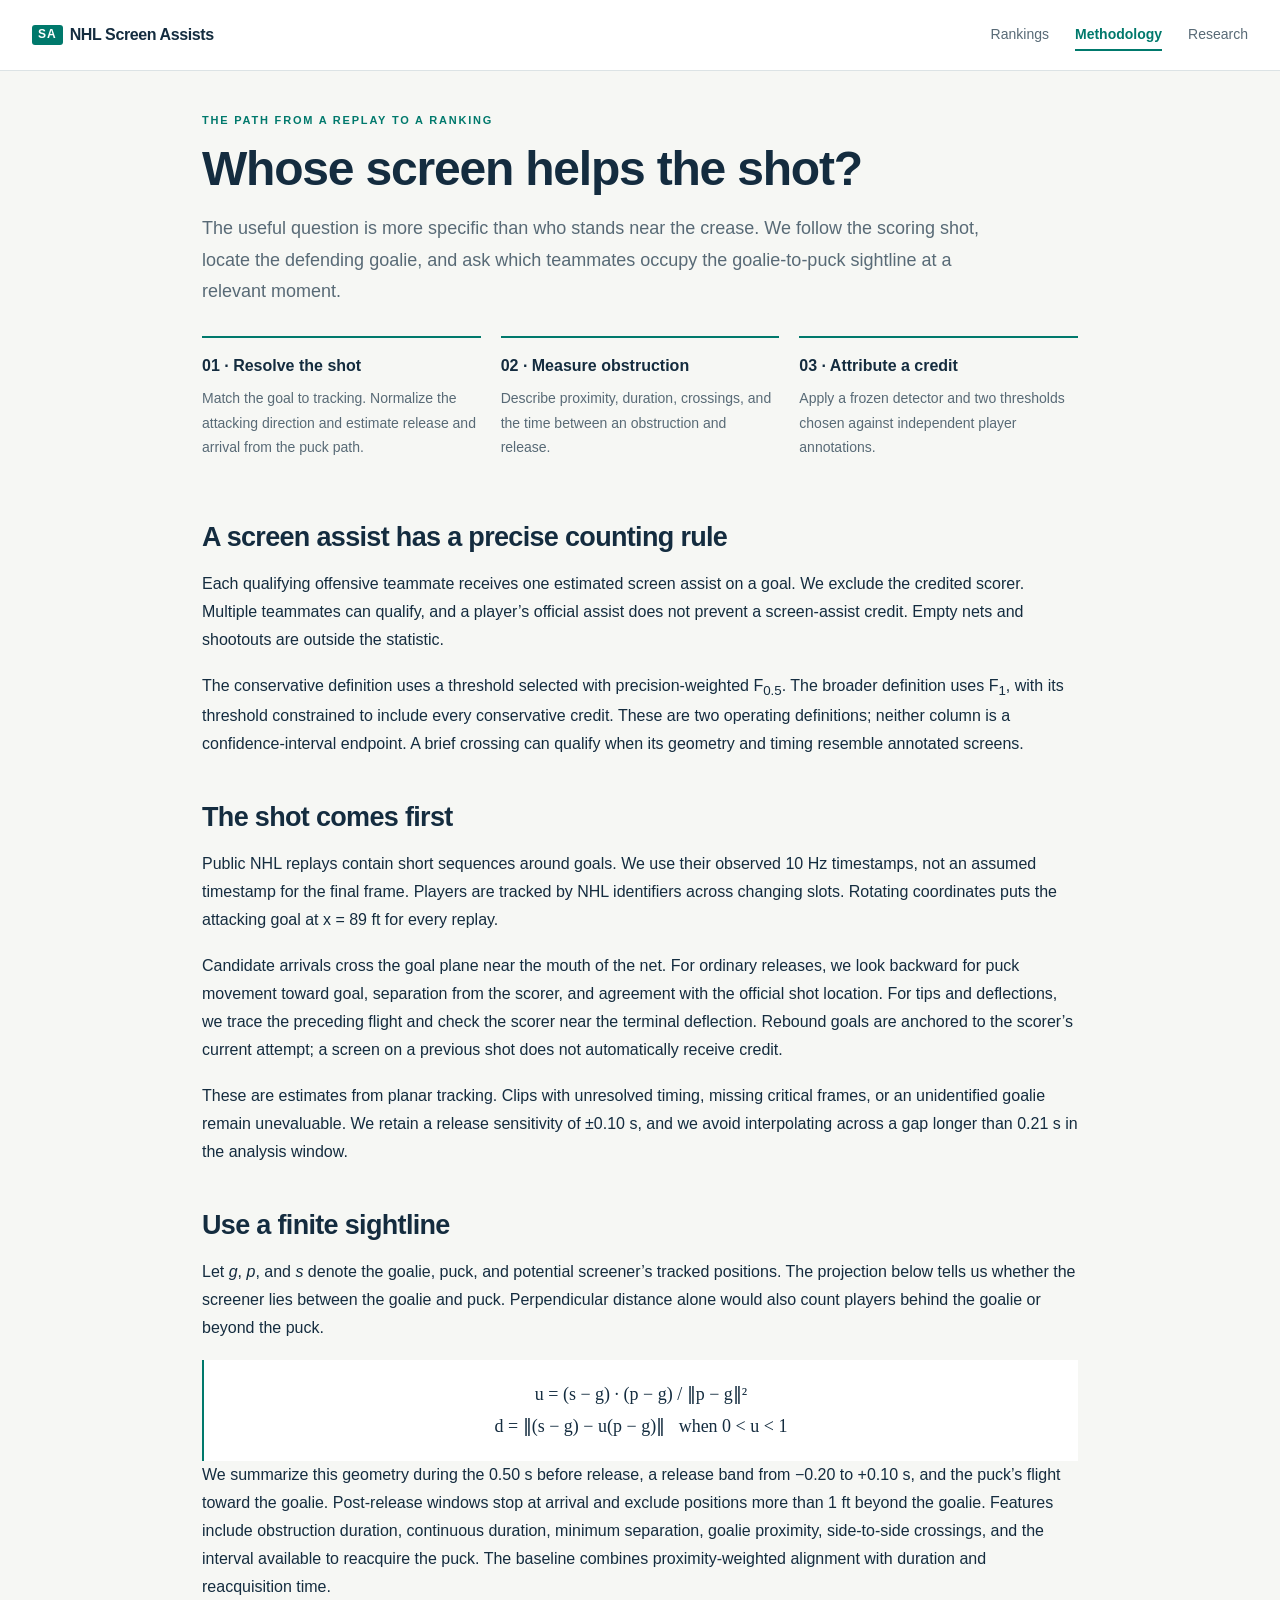
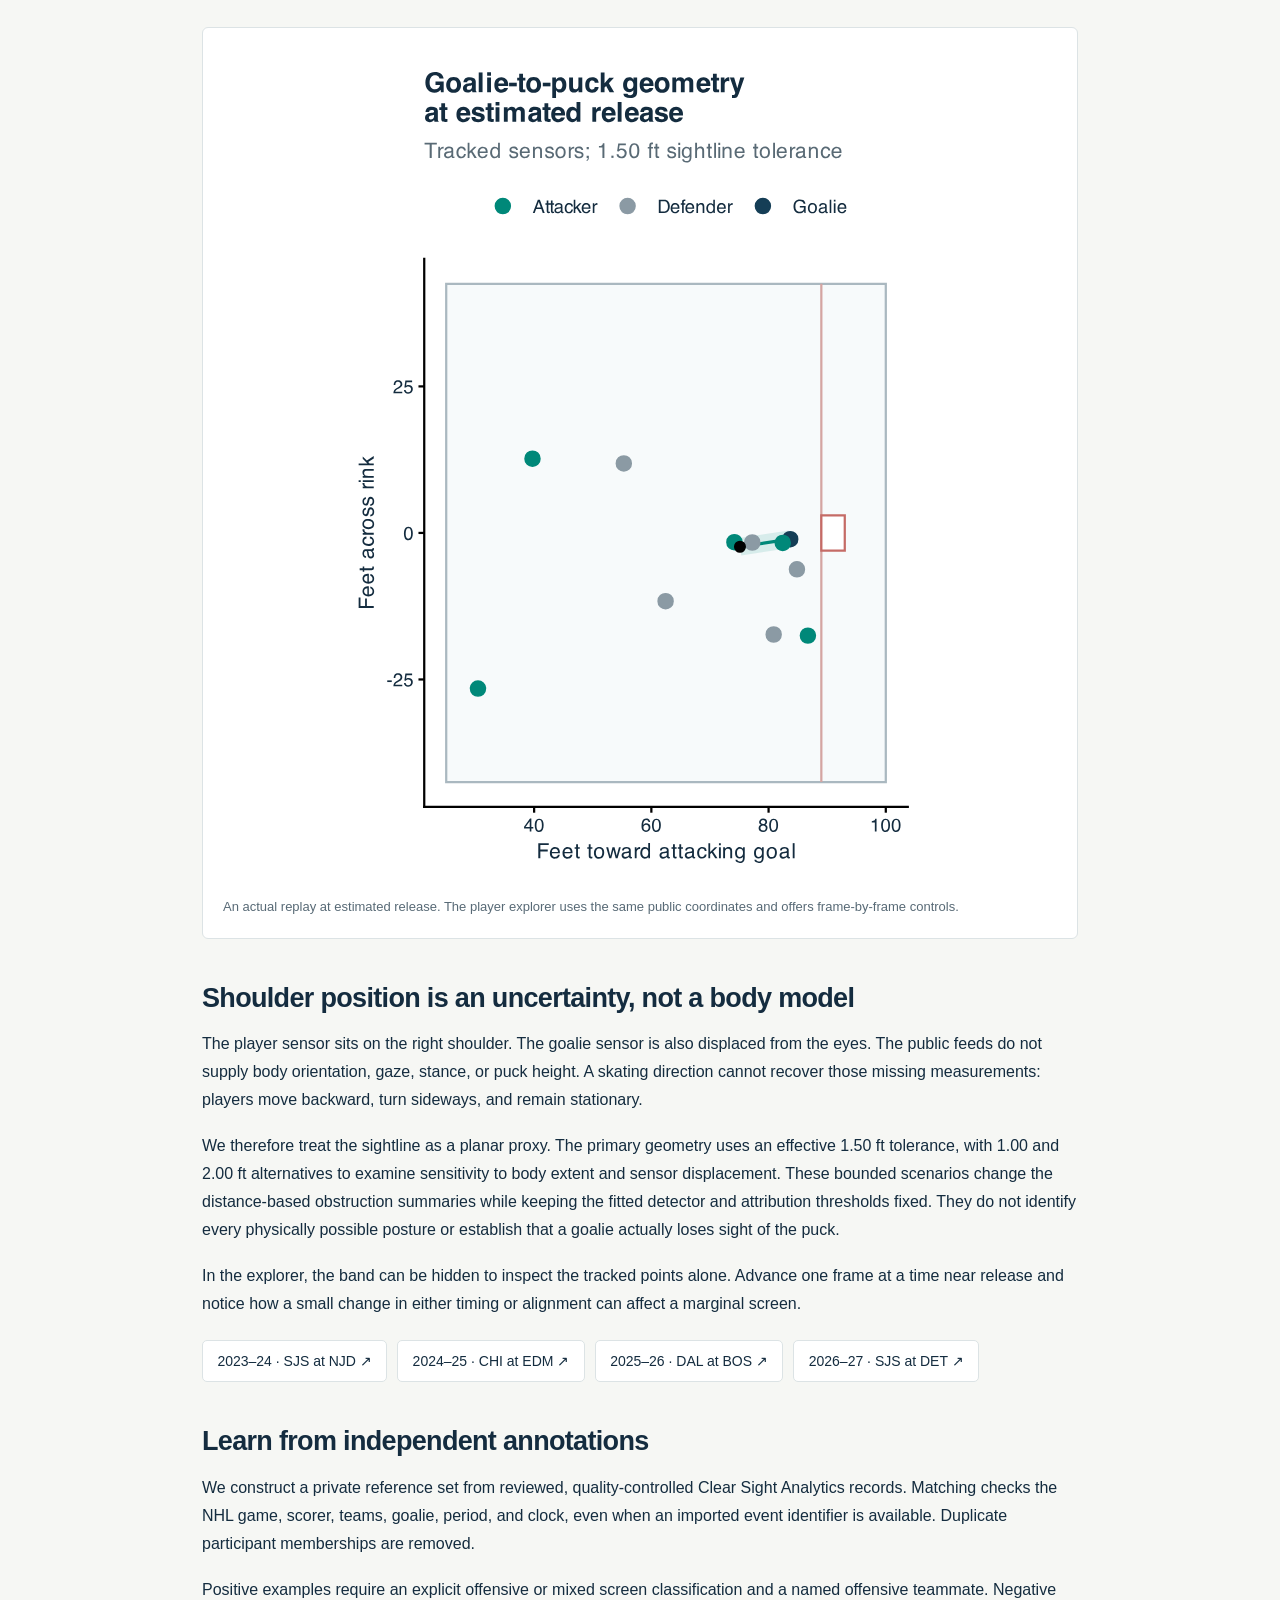
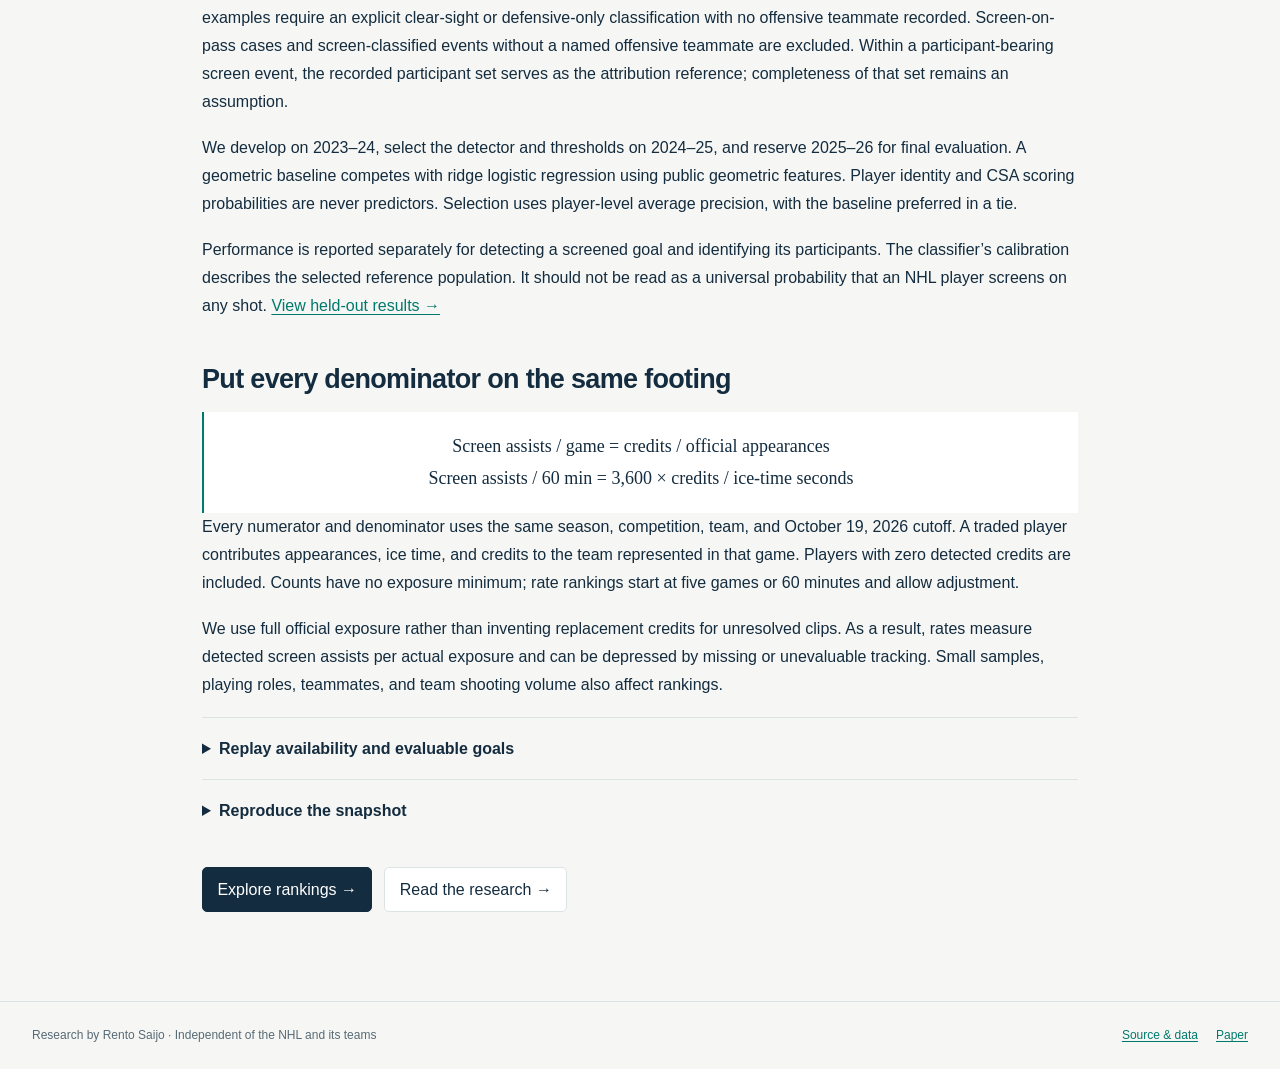
==== docs/methodology.html @ 74ac610b "Build ranking website" ====
<!doctype html>
<html lang="en">
<head><meta charset="utf-8"><meta name="viewport" content="width=device-width, initial-scale=1"><title>Methodology · NHL Screen Assists</title><meta name="description" content="How public NHL replay tracking becomes estimated screen-assist credits, with shot timing, finite sightline geometry, and independent validation."><link rel="stylesheet" href="assets/style.css"><script src="assets/app.js" defer></script></head>
<body data-page="methodology">
  <a href="#main" class="skip">Skip to methodology</a>
  <header><div class="nav"><a class="brand" href="index.html"><span>SA</span>NHL Screen Assists</a><nav aria-label="Main"><a href="index.html">Rankings</a><a href="methodology.html" aria-current="page">Methodology</a><a href="research.html">Research</a></nav></div></header>
  <main id="main" class="reading">
    <p class="eyebrow">The path from a replay to a ranking</p><h1>Whose screen helps the shot?</h1>
    <p class="intro">The useful question is more specific than who stands near the crease. We follow the scoring shot, locate the defending goalie, and ask which teammates occupy the goalie-to-puck sightline at a relevant moment.</p>
    <p id="load-status" aria-live="polite"></p>
    <div class="steps"><div><strong>01 · Resolve the shot</strong><p>Match the goal to tracking. Normalize the attacking direction and estimate release and arrival from the puck path.</p></div><div><strong>02 · Measure obstruction</strong><p>Describe proximity, duration, crossings, and the time between an obstruction and release.</p></div><div><strong>03 · Attribute a credit</strong><p>Apply a frozen detector and two thresholds chosen against independent player annotations.</p></div></div>
    <h2>A screen assist has a precise counting rule</h2>
    <p>Each qualifying offensive teammate receives one estimated screen assist on a goal. We exclude the credited scorer. Multiple teammates can qualify, and a player’s official assist does not prevent a screen-assist credit. Empty nets and shootouts are outside the statistic.</p>
    <p>The conservative definition uses a threshold selected with precision-weighted F<sub>0.5</sub>. The broader definition uses F<sub>1</sub>, with its threshold constrained to include every conservative credit. These are two operating definitions; neither column is a confidence-interval endpoint. A brief crossing can qualify when its geometry and timing resemble annotated screens.</p>
    <h2>The shot comes first</h2>
    <p>Public NHL replays contain short sequences around goals. We use their observed 10 Hz timestamps, not an assumed timestamp for the final frame. Players are tracked by NHL identifiers across changing slots. Rotating coordinates puts the attacking goal at x = 89 ft for every replay.</p>
    <p>Candidate arrivals cross the goal plane near the mouth of the net. For ordinary releases, we look backward for puck movement toward goal, separation from the scorer, and agreement with the official shot location. For tips and deflections, we trace the preceding flight and check the scorer near the terminal deflection. Rebound goals are anchored to the scorer’s current attempt; a screen on a previous shot does not automatically receive credit.</p>
    <p>These are estimates from planar tracking. Clips with unresolved timing, missing critical frames, or an unidentified goalie remain unevaluable. We retain a release sensitivity of ±0.10 s, and we avoid interpolating across a gap longer than 0.21 s in the analysis window.</p>
    <h2>Use a finite sightline</h2>
    <p>Let <i>g</i>, <i>p</i>, and <i>s</i> denote the goalie, puck, and potential screener’s tracked positions. The projection below tells us whether the screener lies between the goalie and puck. Perpendicular distance alone would also count players behind the goalie or beyond the puck.</p>
    <div class="equation">u = (s − g) · (p − g) / ‖p − g‖²<br>d = ‖(s − g) − u(p − g)‖ &nbsp; when 0 &lt; u &lt; 1</div>
    <p>We summarize this geometry during the 0.50 s before release, a release band from −0.20 to +0.10 s, and the puck’s flight toward the goalie. Post-release windows stop at arrival and exclude positions more than 1 ft beyond the goalie. Features include obstruction duration, continuous duration, minimum separation, goalie proximity, side-to-side crossings, and the interval available to reacquire the puck. The baseline combines proximity-weighted alignment with duration and reacquisition time.</p>
    <figure><img src="figures/geometry.svg" alt="An actual goal replay showing attackers, defenders, goalie, puck and the finite goalie-to-puck segment at estimated release."><figcaption>An actual replay at estimated release. The player explorer uses the same public coordinates and offers frame-by-frame controls.</figcaption></figure>
    <h2>Shoulder position is an uncertainty, not a body model</h2>
    <p>The player sensor sits on the right shoulder. The goalie sensor is also displaced from the eyes. The public feeds do not supply body orientation, gaze, stance, or puck height. A skating direction cannot recover those missing measurements: players move backward, turn sideways, and remain stationary.</p>
    <p>We therefore treat the sightline as a planar proxy. The primary geometry uses an effective 1.50 ft tolerance, with 1.00 and 2.00 ft alternatives to examine sensitivity to body extent and sensor displacement. These bounded scenarios change the distance-based obstruction summaries while keeping the fitted detector and attribution thresholds fixed. They do not identify every physically possible posture or establish that a goalie actually loses sight of the puck.</p>
    <p>In the explorer, the band can be hidden to inspect the tracked points alone. Advance one frame at a time near release and notice how a small change in either timing or alignment can affect a marginal screen.</p>
    <div id="examples" class="example-buttons" aria-label="Open actual replay examples"></div>
    <h2>Learn from independent annotations</h2>
    <p>We construct a private reference set from reviewed, quality-controlled Clear Sight Analytics records. Matching checks the NHL game, scorer, teams, goalie, period, and clock, even when an imported event identifier is available. Duplicate participant memberships are removed.</p>
    <p>Positive examples require an explicit offensive or mixed screen classification and a named offensive teammate. Negative examples require an explicit clear-sight or defensive-only classification with no offensive teammate recorded. Screen-on-pass cases and screen-classified events without a named offensive teammate are excluded. Within a participant-bearing screen event, the recorded participant set serves as the attribution reference; completeness of that set remains an assumption.</p>
    <p>We develop on 2023–24, select the detector and thresholds on 2024–25, and reserve 2025–26 for final evaluation. A geometric baseline competes with ridge logistic regression using public geometric features. Player identity and CSA scoring probabilities are never predictors. Selection uses player-level average precision, with the baseline preferred in a tie.</p>
    <p>Performance is reported separately for detecting a screened goal and identifying its participants. The classifier’s calibration describes the selected reference population. It should not be read as a universal probability that an NHL player screens on any shot. <a href="research.html#validation">View held-out results →</a></p>
    <h2>Put every denominator on the same footing</h2>
    <div class="equation">Screen assists / game = credits / official appearances<br>Screen assists / 60 min = 3,600 × credits / ice-time seconds</div>
    <p>Every numerator and denominator uses the same season, competition, team, and October 19, 2026 cutoff. A traded player contributes appearances, ice time, and credits to the team represented in that game. Players with zero detected credits are included. Counts have no exposure minimum; rate rankings start at five games or 60 minutes and allow adjustment.</p>
    <p>We use full official exposure rather than inventing replacement credits for unresolved clips. As a result, rates measure detected screen assists per actual exposure and can be depressed by missing or unevaluable tracking. Small samples, playing roles, teammates, and team shooting volume also affect rankings.</p>
    <details><summary>Replay availability and evaluable goals</summary><p>Stored replays cover 99.22% of official non-shootout goals in 2023–24 before tracking-quality exclusions. That season is included. Availability does not guarantee a usable shot interval. The table separates evaluated goals, empty-net exclusions, and other unevaluable cases.</p><div class="table-wrap"><table class="compact"><thead><tr><th>Season</th><th>Official goals</th><th>Evaluated</th><th>Empty net</th><th>Unevaluable</th></tr></thead><tbody id="quality-rows"></tbody></table></div></details>
    <details><summary>Reproduce the snapshot</summary><p>The repository contains original R preparation and analysis code, explicit detector parameters, public goal–player credits, official player-game exposure, short replay segments, and aggregate research results. Full tracking caches stay local. CSA records and event-level reference labels are held in memory and are not distributed. Re-estimating CSA-dependent models requires authorized database access; the published parameters and aggregates support public reconstruction of the rankings and report.</p><p><a href="https://github.com/RentoSaijo/NHL_ScreenAssists">Repository and pipeline instructions ↗</a> · <a href="data/provenance.json">Input provenance</a> · <a href="data/model.json">Frozen detector parameters</a></p></details>
    <div class="paper-links"><a class="button primary" href="index.html">Explore rankings →</a><a class="button" href="research.html">Read the research →</a></div>
  </main>
  <footer><div class="footer-inner"><span>Research by Rento Saijo · Independent of the NHL and its teams</span><span><a href="https://github.com/RentoSaijo/NHL_ScreenAssists">Source &amp; data</a><a href="research.html#paper">Paper</a></span></div></footer>
</body></html>
---- docs/assets/style.css ----
:root { color-scheme: light; --ink: #142c3f; --muted: #586a76; --teal: #00796c; --pale: #e7f2ee; --line: #dce3e5; --paper: #f6f7f4; --orange: #b2671e; }
* { box-sizing: border-box; }
body { margin: 0; background: var(--paper); color: var(--ink); font: 16px/1.6 -apple-system, BlinkMacSystemFont, 'Segoe UI', sans-serif; }
a { color: var(--teal); text-underline-offset: .2em; }
button, input, select { font: inherit; }
button, select { cursor: pointer; }
button, .button { border: 1px solid var(--line); border-radius: 5px; padding: .55rem .9rem; background: white; color: var(--ink); text-decoration: none; }
button:hover, .button:hover { border-color: var(--teal); background: #f0f8f5; }
button:disabled { opacity: .4; cursor: default; }
:focus-visible { outline: 3px solid #5cae9e; outline-offset: 3px; }
.primary { background: var(--ink); color: white; border-color: var(--ink); }
.primary:hover { background: #244c64; color: white; }
header { border-bottom: 1px solid var(--line); background: white; }
.nav { max-width: 1280px; padding: 19px 32px; margin: auto; display: flex; justify-content: space-between; align-items: center; gap: 24px; }
.brand { text-decoration: none; color: var(--ink); font-weight: 750; letter-spacing: -.4px; white-space: nowrap; }
.brand span { display: inline-block; background: var(--teal); color: white; border-radius: 3px; padding: 0 6px; margin-right: 7px; font-size: 12px; letter-spacing: 1px; vertical-align: 2px; }
nav { display: flex; gap: 26px; }
nav a { color: var(--muted); font-size: 14px; text-decoration: none; padding: 4px 0; }
nav a[aria-current='page'] { color: var(--teal); border-bottom: 2px solid var(--teal); font-weight: 650; }
main { max-width: 1280px; margin: auto; padding: 40px 32px 64px; }
.eyebrow { text-transform: uppercase; letter-spacing: 1.8px; font-size: 11px; font-weight: 750; color: var(--teal); margin: 0 0 10px; }
h1, h2, h3 { line-height: 1.18; letter-spacing: -.025em; }
h1 { font-size: clamp(32px, 4vw, 48px); margin: 0 0 16px; font-weight: 720; }
h2 { font-size: 27px; margin: 44px 0 16px; }
h3 { font-size: 19px; margin: 28px 0 10px; }
p { margin: 0 0 18px; }
.intro { max-width: 740px; font-size: 18px; color: var(--muted); line-height: 1.6; }
.hero { display: flex; justify-content: space-between; align-items: flex-end; gap: 32px; margin-bottom: 25px; }
.snapshot { min-width: 170px; text-align: right; padding-bottom: 18px; color: var(--muted); font-size: 13px; }
.snapshot strong { display: block; color: var(--ink); font-size: 15px; }
.evidence { border-left: 3px solid var(--teal); padding: 12px 18px; background: var(--pale); font-size: 14px; margin: 24px 0; }
.evidence p { margin: 0; }
.filters { display: grid; grid-template-columns: 1.05fr 1fr 1fr 1.6fr; gap: 16px; padding: 24px; background: white; border: 1px solid var(--line); border-radius: 8px 8px 0 0; }
label { display: block; color: var(--muted); font-size: 12px; font-weight: 650; }
input:not([type='range']):not([type='checkbox']), select { display: block; width: 100%; margin-top: 6px; min-height: 40px; padding: 8px 10px; color: var(--ink); background: white; border: 1px solid #becbd1; border-radius: 4px; font-size: 14px; }
.ranking-tools { display: flex; flex-wrap: wrap; align-items: end; gap: 16px; padding: 16px 24px; background: #fcfdfb; border: 1px solid var(--line); border-top: 0; }
.ranking-tools label { min-width: 140px; }
.ranking-tools .exposure-control { min-width: 110px; max-width: 120px; }
.ranking-tools .download { margin-left: auto; font-size: 13px; }
.table-wrap { overflow-x: auto; border: 1px solid var(--line); border-top: 0; background: white; }
table { width: 100%; border-collapse: collapse; white-space: nowrap; font-size: 14px; font-variant-numeric: tabular-nums; }
th { font-size: 11px; letter-spacing: .4px; text-transform: uppercase; text-align: right; background: #eef2f2; color: var(--muted); padding: 13px 12px; border-bottom: 1px solid var(--line); }
th button { padding: 0; background: transparent; border: 0; font: inherit; border-radius: 0; }
th[aria-sort] button { color: var(--teal); }
th[aria-sort='descending'] button::after { content: ' ↓'; }
th[aria-sort='ascending'] button::after { content: ' ↑'; }
th:first-child, td:first-child { text-align: center; width: 60px; }
th:nth-child(2), td:nth-child(2), th:nth-child(3), td:nth-child(3) { text-align: left; }
td { padding: 12px; border-bottom: 1px solid #edf0f0; text-align: right; }
tr:last-child td { border-bottom: 0; }
tbody tr:hover { background: #f6faf8; }
td.credit { background: #f2f8f5; font-weight: 700; color: #0d584f; }
.player-link { color: var(--ink); font-weight: 650; border: 0; padding: 0; background: transparent; text-align: left; }
.player-link:hover { color: var(--teal); background: transparent; text-decoration: underline; }
.team { font-size: 11px; letter-spacing: .5px; color: var(--muted); }
.table-bottom { display: flex; justify-content: space-between; align-items: center; gap: 20px; margin: 16px 0 28px; color: var(--muted); font-size: 13px; }
.pager { display: flex; gap: 10px; align-items: center; white-space: nowrap; }
.pager button { padding: 3px 10px; }
.notes { color: var(--muted); font-size: 13px; max-width: 940px; }
.notes p { margin-bottom: 8px; }
.feature-links { display: grid; grid-template-columns: 1fr 1fr; gap: 26px; margin-top: 42px; padding-top: 24px; border-top: 1px solid var(--line); }
.feature-links a { text-decoration: none; color: var(--ink); }
.feature-links strong { display: block; font-size: 21px; margin-bottom: 7px; }
.feature-links span { color: var(--muted); }
footer { border-top: 1px solid var(--line); padding: 24px 32px; color: var(--muted); font-size: 12px; }
.footer-inner { max-width: 1216px; margin: auto; display: flex; flex-wrap: wrap; gap: 12px 24px; justify-content: space-between; }
.footer-inner a { margin-left: 18px; }
.reading { max-width: 940px; }
.reading .intro { max-width: 800px; }
.reading p, .reading li { line-height: 1.75; }
.reading li { margin: 7px 0; }
.reading figure { margin: 26px 0 38px; background: white; border: 1px solid var(--line); border-radius: 6px; padding: 20px; }
.reading figure img { display: block; width: 100%; height: auto; }
figcaption { color: var(--muted); font-size: 13px; margin-top: 15px; }
.equation { padding: 18px; border-left: 2px solid var(--teal); background: white; font: 18px/1.8 Georgia, serif; text-align: center; overflow-x: auto; }
.steps { display: grid; grid-template-columns: repeat(3, 1fr); gap: 20px; margin: 28px 0; }
.steps div { border-top: 2px solid var(--teal); padding-top: 15px; }
.steps strong { display: block; margin-bottom: 8px; }
.steps p { font-size: 14px; color: var(--muted); }
.stat-row { display: grid; grid-template-columns: repeat(3, 1fr); gap: 24px; margin: 28px 0; border-top: 1px solid var(--line); border-bottom: 1px solid var(--line); padding: 24px 0; }
.stat-row strong { font-size: 32px; display: block; letter-spacing: -1px; line-height: 1.4; }
.stat-row span { display: block; font-size: 13px; color: var(--muted); }
.paper-links { display: flex; flex-wrap: wrap; gap: 12px; margin: 25px 0; }
.compact th, .compact td { white-space: normal; text-transform: none; letter-spacing: 0; text-align: left; font-size: 13px; }
.compact th:first-child, .compact td:first-child { width: auto; }
details { border-top: 1px solid var(--line); padding: 18px 0; }
summary { cursor: pointer; font-weight: 650; }
details > p, details > div { margin-top: 14px; }
.loading, .error { padding: 36px 20px; text-align: center; color: var(--muted); }
.error { color: #9d3d32; }
[hidden] { display: none !important; }
dialog { width: min(1180px, calc(100% - 36px)); max-height: calc(100dvh - 40px); border: 0; padding: 0; border-radius: 10px; color: var(--ink); box-shadow: 0 20px 80px #142c3f55; }
dialog::backdrop { background: #0a1b29b8; }
.dialog-head { display: flex; justify-content: space-between; align-items: start; gap: 18px; padding: 22px 26px 16px; border-bottom: 1px solid var(--line); }
.dialog-head h2 { margin: 0 0 5px; font-size: 26px; }
.dialog-head p { font-size: 13px; color: var(--muted); margin: 0; }
.close { font-size: 22px; line-height: 1; padding: 7px 11px; }
.explorer { display: grid; grid-template-columns: 300px 1fr; min-height: 480px; }
.goal-list { max-height: 650px; overflow: auto; border-right: 1px solid var(--line); padding: 10px; }
.goal-item { display: block; width: 100%; text-align: left; border: 0; padding: 12px; font-size: 13px; margin-bottom: 4px; }
.goal-item[aria-pressed='true'] { background: var(--pale); box-shadow: inset 3px 0 var(--teal); }
.goal-item strong { display: block; font-size: 14px; margin-bottom: 4px; }
.goal-item span { display: block; color: var(--muted); }
.badge { display: inline-block !important; border-radius: 3px; font-size: 10px; padding: 1px 5px; background: #e3efea; color: #136657 !important; margin-top: 5px; font-weight: 650; }
.badge.broad { background: #fcf0da; color: #92551c !important; }
.replay { padding: 18px 24px 24px; min-width: 0; }
.replay h3 { font-size: 17px; margin: 0 0 2px; }
.replay-subtitle { font-size: 12px; color: var(--muted); margin-bottom: 10px; }
.canvas-frame { background: #f8faf9; border: 1px solid var(--line); border-radius: 6px; overflow: hidden; }
canvas { display: block; width: 100%; aspect-ratio: 1.55; }
.controls { display: flex; align-items: center; gap: 12px; margin-top: 14px; }
.controls button { min-width: 64px; padding: 5px 8px; font-size: 13px; }
.controls input[type='range'] { flex: 1; min-width: 40px; accent-color: var(--teal); }
.controls select { width: 72px; min-height: 32px; margin: 0; padding: 4px; font-size: 12px; }
.replay-options { display: flex; align-items: center; justify-content: space-between; gap: 14px; margin-top: 12px; }
.replay-options label { font-size: 12px; display: inline-flex; align-items: center; gap: 5px; }
.replay-time { font-size: 12px; font-variant-numeric: tabular-nums; }
.legend { display: flex; flex-wrap: wrap; gap: 8px 18px; font-size: 11px; color: var(--muted); margin: 12px 0 9px; }
.legend i { display: inline-block; width: 8px; height: 8px; border-radius: 50%; margin-right: 5px; background: var(--teal); }
.legend .selected { background: var(--orange); }
.legend .defender { background: #85959f; }
.legend .puck { background: #101b23; }
.replay-caption { font-size: 11px; color: var(--muted); line-height: 1.6; margin-bottom: 10px; }
.replay-links { display: flex; gap: 18px; font-size: 12px; }
.example-buttons { display: flex; flex-wrap: wrap; gap: 10px; margin: 22px 0; }
.example-buttons button { text-align: left; font-size: 14px; }
.skip { position: absolute; left: 15px; top: -100px; background: white; padding: 8px; z-index: 20; }
.skip:focus { top: 10px; }
@media (max-width: 800px) {
  .nav { padding: 16px 20px; flex-wrap: wrap; gap: 10px; }
  nav { gap: 22px; }
  main { padding: 30px 20px 45px; }
  .hero { display: block; }
  .snapshot { text-align: left; padding: 0; margin: 8px 0 22px; }
  .snapshot strong { display: inline; margin-left: 8px; }
  .filters { grid-template-columns: 1fr 1fr; padding: 18px; gap: 14px; }
  .ranking-tools { padding: 15px 18px; gap: 12px; }
  .ranking-tools label { min-width: 130px; flex: 1; }
  .ranking-tools .download { margin-left: 0; }
  .explorer { grid-template-columns: 1fr; }
  .goal-list { max-height: 190px; border-right: 0; border-bottom: 1px solid var(--line); display: flex; gap: 5px; overflow-x: auto; }
  .goal-item { min-width: 220px; max-width: 260px; }
  .replay { padding: 16px; }
  .dialog-head { padding: 18px; }
  dialog { width: calc(100% - 16px); max-height: calc(100dvh - 20px); }
  .steps { grid-template-columns: 1fr; gap: 8px; }
  .stat-row { gap: 15px; }
  .stat-row strong { font-size: 26px; }
  .feature-links { grid-template-columns: 1fr; gap: 25px; }
}
@media (max-width: 480px) {
  h1 { font-size: 34px; }
  .intro { font-size: 16px; }
  .nav { gap: 12px; }
  nav { width: 100%; }
  .filters { gap: 12px; padding: 14px; }
  .filters label:last-child { grid-column: 1 / -1; }
  .table-bottom { align-items: start; flex-direction: column; gap: 10px; }
  th, td { padding: 12px 10px; }
  th:nth-child(2), td:nth-child(2) { position: sticky; left: 0; background: white; z-index: 1; }
  th:nth-child(2) { background: #eef2f2; }
  .stat-row { grid-template-columns: 1fr; gap: 14px; }
  .stat-row strong { display: inline; margin-right: 12px; }
  .stat-row span { display: inline; }
  .reading figure { padding: 8px; }
  canvas { aspect-ratio: 1.12; }
  .controls { gap: 6px; }
  .replay-options { flex-wrap: wrap; gap: 6px; }
}
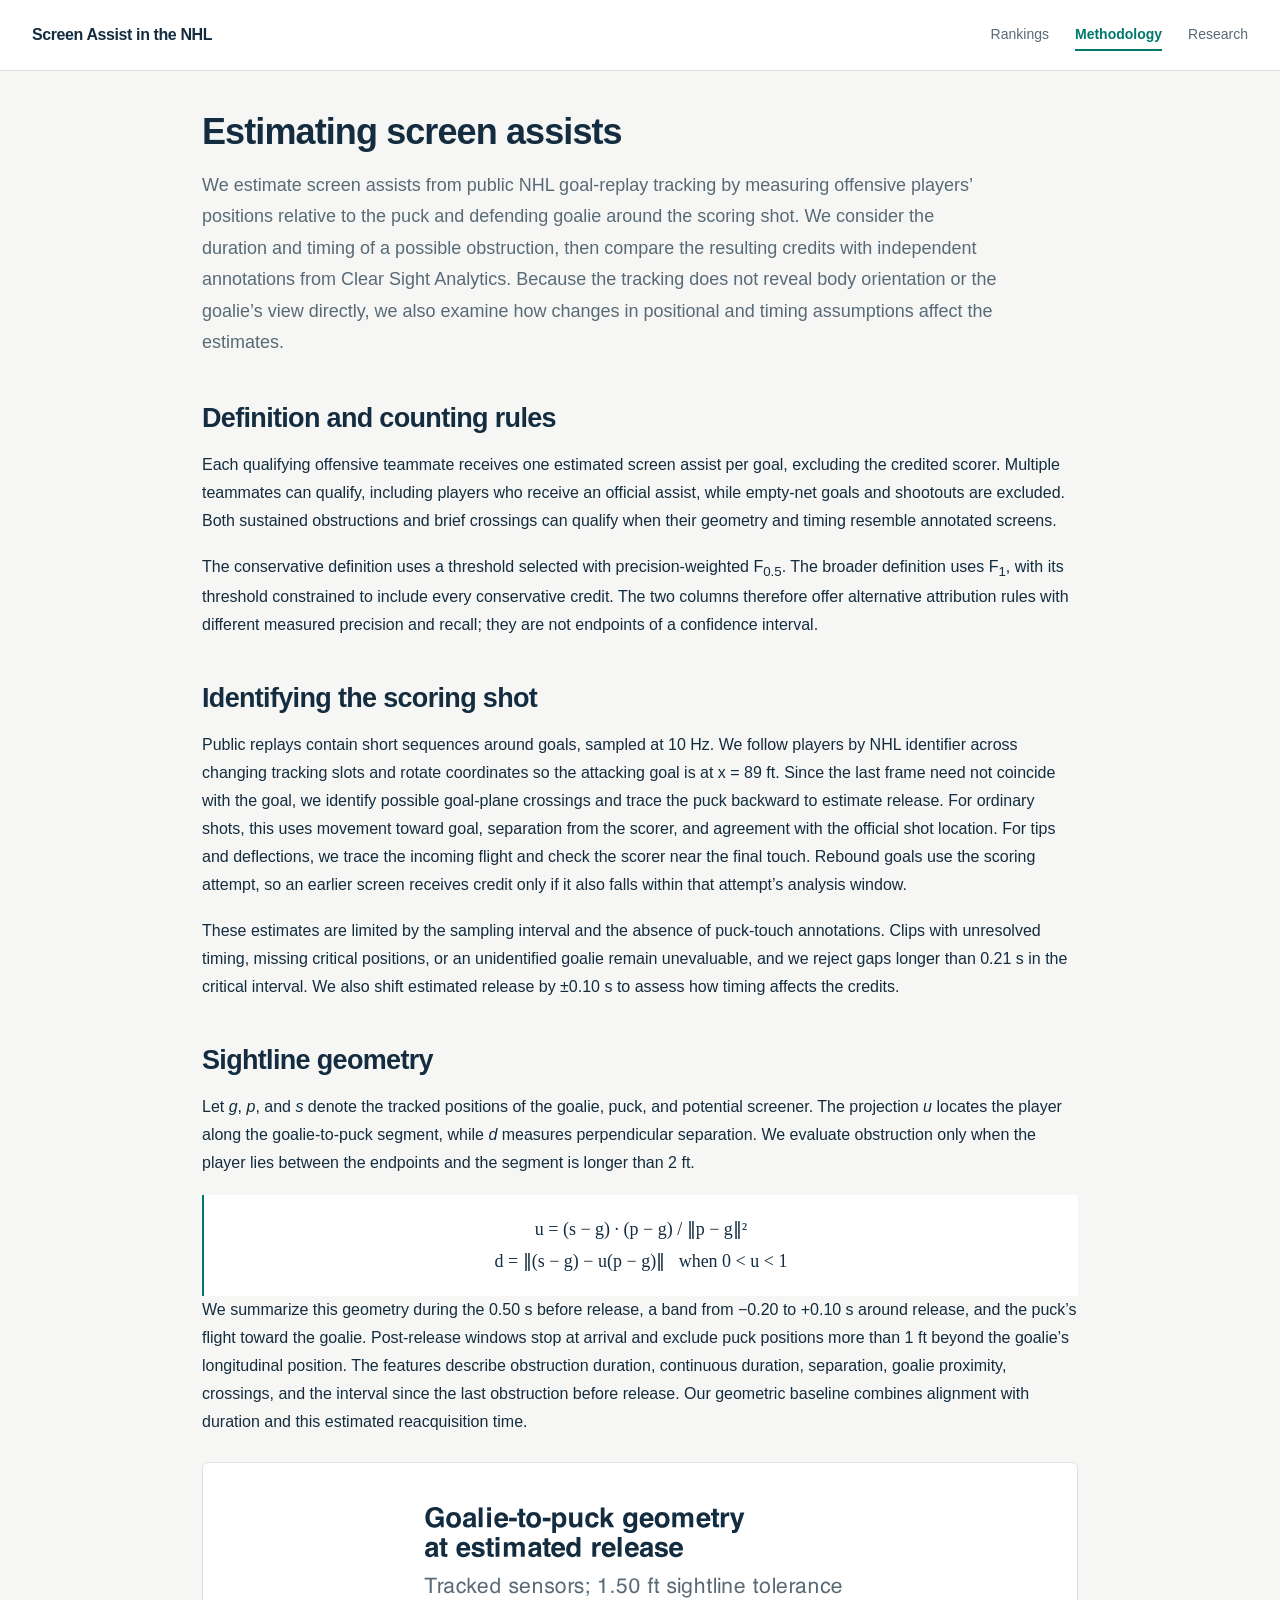
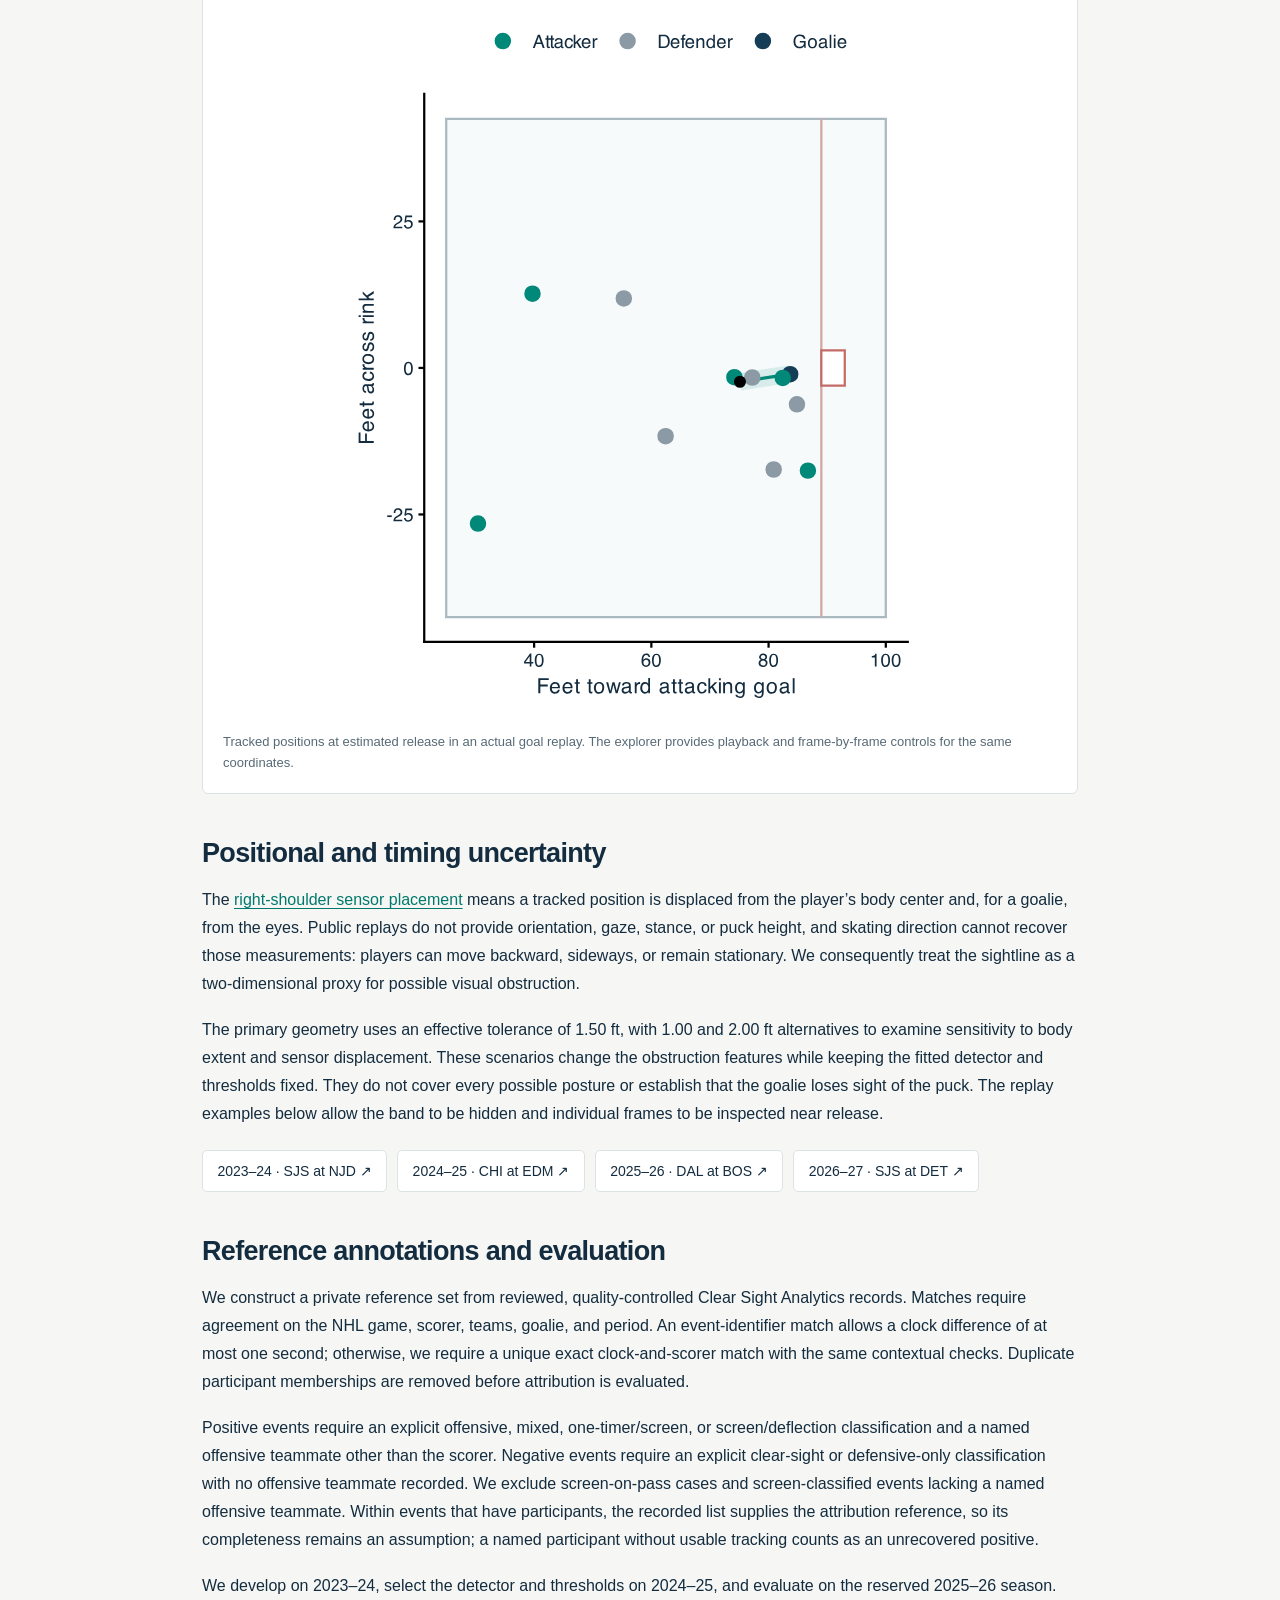
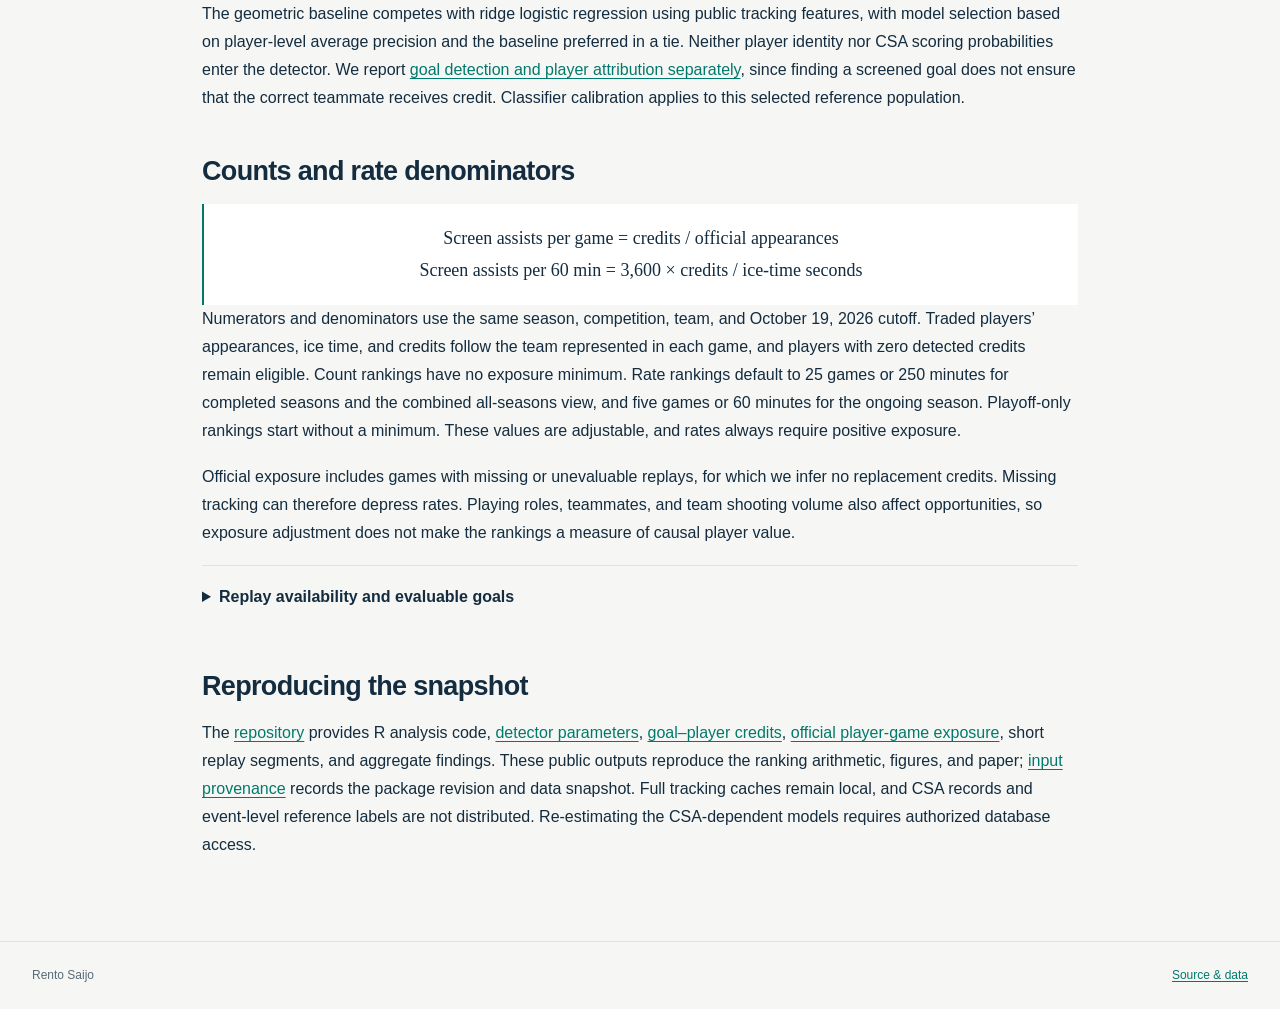
==== commit 2384c915: "Simplify website presentation" ====
--- a/docs/methodology.html
+++ b/docs/methodology.html
@@ -1,43 +1,39 @@
 <!doctype html>
 <html lang="en">
-<head><meta charset="utf-8"><meta name="viewport" content="width=device-width, initial-scale=1"><title>Methodology · NHL Screen Assists</title><meta name="description" content="How public NHL replay tracking becomes estimated screen-assist credits, with shot timing, finite sightline geometry, and independent validation."><link rel="stylesheet" href="assets/style.css"><script src="assets/app.js" defer></script></head>
+<head><meta charset="utf-8"><meta name="viewport" content="width=device-width, initial-scale=1"><title>Methodology · Screen Assist in the NHL</title><meta name="description" content="Screen-assist definitions, shot timing, sightline geometry, independent evaluation, and ranking denominators."><link rel="stylesheet" href="assets/style.css"><script src="assets/app.js" defer></script></head>
 <body data-page="methodology">
   <a href="#main" class="skip">Skip to methodology</a>
-  <header><div class="nav"><a class="brand" href="index.html"><span>SA</span>NHL Screen Assists</a><nav aria-label="Main"><a href="index.html">Rankings</a><a href="methodology.html" aria-current="page">Methodology</a><a href="research.html">Research</a></nav></div></header>
+  <header><div class="nav"><a class="brand" href="index.html">Screen Assist in the NHL</a><nav aria-label="Main"><a href="index.html">Rankings</a><a href="methodology.html" aria-current="page">Methodology</a><a href="research.html">Research</a></nav></div></header>
   <main id="main" class="reading">
-    <p class="eyebrow">The path from a replay to a ranking</p><h1>Whose screen helps the shot?</h1>
-    <p class="intro">The useful question is more specific than who stands near the crease. We follow the scoring shot, locate the defending goalie, and ask which teammates occupy the goalie-to-puck sightline at a relevant moment.</p>
+    <h1>Estimating screen assists</h1>
+    <p class="intro">We estimate screen assists from public NHL goal-replay tracking by measuring offensive players’ positions relative to the puck and defending goalie around the scoring shot. We consider the duration and timing of a possible obstruction, then compare the resulting credits with independent annotations from Clear Sight Analytics. Because the tracking does not reveal body orientation or the goalie’s view directly, we also examine how changes in positional and timing assumptions affect the estimates.</p>
     <p id="load-status" aria-live="polite"></p>
-    <div class="steps"><div><strong>01 · Resolve the shot</strong><p>Match the goal to tracking. Normalize the attacking direction and estimate release and arrival from the puck path.</p></div><div><strong>02 · Measure obstruction</strong><p>Describe proximity, duration, crossings, and the time between an obstruction and release.</p></div><div><strong>03 · Attribute a credit</strong><p>Apply a frozen detector and two thresholds chosen against independent player annotations.</p></div></div>
-    <h2>A screen assist has a precise counting rule</h2>
-    <p>Each qualifying offensive teammate receives one estimated screen assist on a goal. We exclude the credited scorer. Multiple teammates can qualify, and a player’s official assist does not prevent a screen-assist credit. Empty nets and shootouts are outside the statistic.</p>
-    <p>The conservative definition uses a threshold selected with precision-weighted F<sub>0.5</sub>. The broader definition uses F<sub>1</sub>, with its threshold constrained to include every conservative credit. These are two operating definitions; neither column is a confidence-interval endpoint. A brief crossing can qualify when its geometry and timing resemble annotated screens.</p>
-    <h2>The shot comes first</h2>
-    <p>Public NHL replays contain short sequences around goals. We use their observed 10 Hz timestamps, not an assumed timestamp for the final frame. Players are tracked by NHL identifiers across changing slots. Rotating coordinates puts the attacking goal at x = 89 ft for every replay.</p>
-    <p>Candidate arrivals cross the goal plane near the mouth of the net. For ordinary releases, we look backward for puck movement toward goal, separation from the scorer, and agreement with the official shot location. For tips and deflections, we trace the preceding flight and check the scorer near the terminal deflection. Rebound goals are anchored to the scorer’s current attempt; a screen on a previous shot does not automatically receive credit.</p>
-    <p>These are estimates from planar tracking. Clips with unresolved timing, missing critical frames, or an unidentified goalie remain unevaluable. We retain a release sensitivity of ±0.10 s, and we avoid interpolating across a gap longer than 0.21 s in the analysis window.</p>
-    <h2>Use a finite sightline</h2>
-    <p>Let <i>g</i>, <i>p</i>, and <i>s</i> denote the goalie, puck, and potential screener’s tracked positions. The projection below tells us whether the screener lies between the goalie and puck. Perpendicular distance alone would also count players behind the goalie or beyond the puck.</p>
+    <h2>Definition and counting rules</h2>
+    <p>Each qualifying offensive teammate receives one estimated screen assist per goal, excluding the credited scorer. Multiple teammates can qualify, including players who receive an official assist, while empty-net goals and shootouts are excluded. Both sustained obstructions and brief crossings can qualify when their geometry and timing resemble annotated screens.</p>
+    <p>The conservative definition uses a threshold selected with precision-weighted F<sub>0.5</sub>. The broader definition uses F<sub>1</sub>, with its threshold constrained to include every conservative credit. The two columns therefore offer alternative attribution rules with different measured precision and recall; they are not endpoints of a confidence interval.</p>
+    <h2>Identifying the scoring shot</h2>
+    <p>Public replays contain short sequences around goals, sampled at 10 Hz. We follow players by NHL identifier across changing tracking slots and rotate coordinates so the attacking goal is at x = 89 ft. Since the last frame need not coincide with the goal, we identify possible goal-plane crossings and trace the puck backward to estimate release. For ordinary shots, this uses movement toward goal, separation from the scorer, and agreement with the official shot location. For tips and deflections, we trace the incoming flight and check the scorer near the final touch. Rebound goals use the scoring attempt, so an earlier screen receives credit only if it also falls within that attempt’s analysis window.</p>
+    <p>These estimates are limited by the sampling interval and the absence of puck-touch annotations. Clips with unresolved timing, missing critical positions, or an unidentified goalie remain unevaluable, and we reject gaps longer than 0.21 s in the critical interval. We also shift estimated release by ±0.10 s to assess how timing affects the credits.</p>
+    <h2>Sightline geometry</h2>
+    <p>Let <i>g</i>, <i>p</i>, and <i>s</i> denote the tracked positions of the goalie, puck, and potential screener. The projection <i>u</i> locates the player along the goalie-to-puck segment, while <i>d</i> measures perpendicular separation. We evaluate obstruction only when the player lies between the endpoints and the segment is longer than 2 ft.</p>
     <div class="equation">u = (s − g) · (p − g) / ‖p − g‖²<br>d = ‖(s − g) − u(p − g)‖ &nbsp; when 0 &lt; u &lt; 1</div>
-    <p>We summarize this geometry during the 0.50 s before release, a release band from −0.20 to +0.10 s, and the puck’s flight toward the goalie. Post-release windows stop at arrival and exclude positions more than 1 ft beyond the goalie. Features include obstruction duration, continuous duration, minimum separation, goalie proximity, side-to-side crossings, and the interval available to reacquire the puck. The baseline combines proximity-weighted alignment with duration and reacquisition time.</p>
-    <figure><img src="figures/geometry.svg" alt="An actual goal replay showing attackers, defenders, goalie, puck and the finite goalie-to-puck segment at estimated release."><figcaption>An actual replay at estimated release. The player explorer uses the same public coordinates and offers frame-by-frame controls.</figcaption></figure>
-    <h2>Shoulder position is an uncertainty, not a body model</h2>
-    <p>The player sensor sits on the right shoulder. The goalie sensor is also displaced from the eyes. The public feeds do not supply body orientation, gaze, stance, or puck height. A skating direction cannot recover those missing measurements: players move backward, turn sideways, and remain stationary.</p>
-    <p>We therefore treat the sightline as a planar proxy. The primary geometry uses an effective 1.50 ft tolerance, with 1.00 and 2.00 ft alternatives to examine sensitivity to body extent and sensor displacement. These bounded scenarios change the distance-based obstruction summaries while keeping the fitted detector and attribution thresholds fixed. They do not identify every physically possible posture or establish that a goalie actually loses sight of the puck.</p>
-    <p>In the explorer, the band can be hidden to inspect the tracked points alone. Advance one frame at a time near release and notice how a small change in either timing or alignment can affect a marginal screen.</p>
+    <p>We summarize this geometry during the 0.50 s before release, a band from −0.20 to +0.10 s around release, and the puck’s flight toward the goalie. Post-release windows stop at arrival and exclude puck positions more than 1 ft beyond the goalie’s longitudinal position. The features describe obstruction duration, continuous duration, separation, goalie proximity, crossings, and the interval since the last obstruction before release. Our geometric baseline combines alignment with duration and this estimated reacquisition time.</p>
+    <figure><img src="figures/geometry.svg" alt="Goal replay showing attackers, defenders, goalie, puck, and the finite goalie-to-puck segment at estimated release."><figcaption>Tracked positions at estimated release in an actual goal replay. The explorer provides playback and frame-by-frame controls for the same coordinates.</figcaption></figure>
+    <h2>Positional and timing uncertainty</h2>
+    <p>The <a href="https://cs.uwaterloo.ca/~brecht/papers/hockey-aisa-2021.pdf">right-shoulder sensor placement</a> means a tracked position is displaced from the player’s body center and, for a goalie, from the eyes. Public replays do not provide orientation, gaze, stance, or puck height, and skating direction cannot recover those measurements: players can move backward, sideways, or remain stationary. We consequently treat the sightline as a two-dimensional proxy for possible visual obstruction.</p>
+    <p>The primary geometry uses an effective tolerance of 1.50 ft, with 1.00 and 2.00 ft alternatives to examine sensitivity to body extent and sensor displacement. These scenarios change the obstruction features while keeping the fitted detector and thresholds fixed. They do not cover every possible posture or establish that the goalie loses sight of the puck. The replay examples below allow the band to be hidden and individual frames to be inspected near release.</p>
     <div id="examples" class="example-buttons" aria-label="Open actual replay examples"></div>
-    <h2>Learn from independent annotations</h2>
-    <p>We construct a private reference set from reviewed, quality-controlled Clear Sight Analytics records. Matching checks the NHL game, scorer, teams, goalie, period, and clock, even when an imported event identifier is available. Duplicate participant memberships are removed.</p>
-    <p>Positive examples require an explicit offensive or mixed screen classification and a named offensive teammate. Negative examples require an explicit clear-sight or defensive-only classification with no offensive teammate recorded. Screen-on-pass cases and screen-classified events without a named offensive teammate are excluded. Within a participant-bearing screen event, the recorded participant set serves as the attribution reference; completeness of that set remains an assumption.</p>
-    <p>We develop on 2023–24, select the detector and thresholds on 2024–25, and reserve 2025–26 for final evaluation. A geometric baseline competes with ridge logistic regression using public geometric features. Player identity and CSA scoring probabilities are never predictors. Selection uses player-level average precision, with the baseline preferred in a tie.</p>
-    <p>Performance is reported separately for detecting a screened goal and identifying its participants. The classifier’s calibration describes the selected reference population. It should not be read as a universal probability that an NHL player screens on any shot. <a href="research.html#validation">View held-out results →</a></p>
-    <h2>Put every denominator on the same footing</h2>
-    <div class="equation">Screen assists / game = credits / official appearances<br>Screen assists / 60 min = 3,600 × credits / ice-time seconds</div>
-    <p>Every numerator and denominator uses the same season, competition, team, and October 19, 2026 cutoff. A traded player contributes appearances, ice time, and credits to the team represented in that game. Players with zero detected credits are included. Counts have no exposure minimum; rate rankings start at five games or 60 minutes and allow adjustment.</p>
-    <p>We use full official exposure rather than inventing replacement credits for unresolved clips. As a result, rates measure detected screen assists per actual exposure and can be depressed by missing or unevaluable tracking. Small samples, playing roles, teammates, and team shooting volume also affect rankings.</p>
-    <details><summary>Replay availability and evaluable goals</summary><p>Stored replays cover 99.22% of official non-shootout goals in 2023–24 before tracking-quality exclusions. That season is included. Availability does not guarantee a usable shot interval. The table separates evaluated goals, empty-net exclusions, and other unevaluable cases.</p><div class="table-wrap"><table class="compact"><thead><tr><th>Season</th><th>Official goals</th><th>Evaluated</th><th>Empty net</th><th>Unevaluable</th></tr></thead><tbody id="quality-rows"></tbody></table></div></details>
-    <details><summary>Reproduce the snapshot</summary><p>The repository contains original R preparation and analysis code, explicit detector parameters, public goal–player credits, official player-game exposure, short replay segments, and aggregate research results. Full tracking caches stay local. CSA records and event-level reference labels are held in memory and are not distributed. Re-estimating CSA-dependent models requires authorized database access; the published parameters and aggregates support public reconstruction of the rankings and report.</p><p><a href="https://github.com/RentoSaijo/NHL_ScreenAssists">Repository and pipeline instructions ↗</a> · <a href="data/provenance.json">Input provenance</a> · <a href="data/model.json">Frozen detector parameters</a></p></details>
-    <div class="paper-links"><a class="button primary" href="index.html">Explore rankings →</a><a class="button" href="research.html">Read the research →</a></div>
+    <h2>Reference annotations and evaluation</h2>
+    <p>We construct a private reference set from reviewed, quality-controlled Clear Sight Analytics records. Matches require agreement on the NHL game, scorer, teams, goalie, and period. An event-identifier match allows a clock difference of at most one second; otherwise, we require a unique exact clock-and-scorer match with the same contextual checks. Duplicate participant memberships are removed before attribution is evaluated.</p>
+    <p>Positive events require an explicit offensive, mixed, one-timer/screen, or screen/deflection classification and a named offensive teammate other than the scorer. Negative events require an explicit clear-sight or defensive-only classification with no offensive teammate recorded. We exclude screen-on-pass cases and screen-classified events lacking a named offensive teammate. Within events that have participants, the recorded list supplies the attribution reference, so its completeness remains an assumption; a named participant without usable tracking counts as an unrecovered positive.</p>
+    <p>We develop on 2023–24, select the detector and thresholds on 2024–25, and evaluate on the reserved 2025–26 season. The geometric baseline competes with ridge logistic regression using public tracking features, with model selection based on player-level average precision and the baseline preferred in a tie. Neither player identity nor CSA scoring probabilities enter the detector. We report <a href="research.html#validation">goal detection and player attribution separately</a>, since finding a screened goal does not ensure that the correct teammate receives credit. Classifier calibration applies to this selected reference population.</p>
+    <h2>Counts and rate denominators</h2>
+    <div class="equation">Screen assists per game = credits / official appearances<br>Screen assists per 60 min = 3,600 × credits / ice-time seconds</div>
+    <p>Numerators and denominators use the same season, competition, team, and October 19, 2026 cutoff. Traded players’ appearances, ice time, and credits follow the team represented in each game, and players with zero detected credits remain eligible. Count rankings have no exposure minimum. Rate rankings default to 25 games or 250 minutes for completed seasons and the combined all-seasons view, and five games or 60 minutes for the ongoing season. Playoff-only rankings start without a minimum. These values are adjustable, and rates always require positive exposure.</p>
+    <p>Official exposure includes games with missing or unevaluable replays, for which we infer no replacement credits. Missing tracking can therefore depress rates. Playing roles, teammates, and team shooting volume also affect opportunities, so exposure adjustment does not make the rankings a measure of causal player value.</p>
+    <details><summary>Replay availability and evaluable goals</summary><p>The study covers 2023–24 through 2025–26 and completed 2026–27 games dated through October 19, 2026. Stored replays cover 99.22% of official non-shootout goals in 2023–24 before tracking-quality exclusions. The table distinguishes usable shot intervals from empty-net goals and other unevaluable cases.</p><div class="table-wrap"><table class="compact"><thead><tr><th>Season</th><th>Official goals</th><th>Evaluated</th><th>Empty net</th><th>Unevaluable</th></tr></thead><tbody id="quality-rows"></tbody></table></div></details>
+    <h2>Reproducing the snapshot</h2>
+    <p>The <a href="https://github.com/RentoSaijo/NHL_ScreenAssists">repository</a> provides R analysis code, <a href="data/model.json">detector parameters</a>, <a href="data/screen-assists.csv" download>goal–player credits</a>, <a href="data/player-games.csv" download>official player-game exposure</a>, short replay segments, and aggregate findings. These public outputs reproduce the ranking arithmetic, figures, and paper; <a href="data/provenance.json">input provenance</a> records the package revision and data snapshot. Full tracking caches remain local, and CSA records and event-level reference labels are not distributed. Re-estimating the CSA-dependent models requires authorized database access.</p>
   </main>
-  <footer><div class="footer-inner"><span>Research by Rento Saijo · Independent of the NHL and its teams</span><span><a href="https://github.com/RentoSaijo/NHL_ScreenAssists">Source &amp; data</a><a href="research.html#paper">Paper</a></span></div></footer>
+  <footer><div class="footer-inner"><span>Rento Saijo</span><a href="https://github.com/RentoSaijo/NHL_ScreenAssists">Source &amp; data</a></div></footer>
 </body></html>
--- a/docs/assets/style.css
+++ b/docs/assets/style.css
@@ -13,23 +13,18 @@
 header { border-bottom: 1px solid var(--line); background: white; }
 .nav { max-width: 1280px; padding: 19px 32px; margin: auto; display: flex; justify-content: space-between; align-items: center; gap: 24px; }
 .brand { text-decoration: none; color: var(--ink); font-weight: 750; letter-spacing: -.4px; white-space: nowrap; }
-.brand span { display: inline-block; background: var(--teal); color: white; border-radius: 3px; padding: 0 6px; margin-right: 7px; font-size: 12px; letter-spacing: 1px; vertical-align: 2px; }
 nav { display: flex; gap: 26px; }
 nav a { color: var(--muted); font-size: 14px; text-decoration: none; padding: 4px 0; }
 nav a[aria-current='page'] { color: var(--teal); border-bottom: 2px solid var(--teal); font-weight: 650; }
 main { max-width: 1280px; margin: auto; padding: 40px 32px 64px; }
-.eyebrow { text-transform: uppercase; letter-spacing: 1.8px; font-size: 11px; font-weight: 750; color: var(--teal); margin: 0 0 10px; }
 h1, h2, h3 { line-height: 1.18; letter-spacing: -.025em; }
-h1 { font-size: clamp(32px, 4vw, 48px); margin: 0 0 16px; font-weight: 720; }
+h1 { font-size: clamp(28px, 3vw, 36px); margin: 0 0 16px; font-weight: 720; }
 h2 { font-size: 27px; margin: 44px 0 16px; }
 h3 { font-size: 19px; margin: 28px 0 10px; }
 p { margin: 0 0 18px; }
 .intro { max-width: 740px; font-size: 18px; color: var(--muted); line-height: 1.6; }
-.hero { display: flex; justify-content: space-between; align-items: flex-end; gap: 32px; margin-bottom: 25px; }
-.snapshot { min-width: 170px; text-align: right; padding-bottom: 18px; color: var(--muted); font-size: 13px; }
-.snapshot strong { display: block; color: var(--ink); font-size: 15px; }
-.evidence { border-left: 3px solid var(--teal); padding: 12px 18px; background: var(--pale); font-size: 14px; margin: 24px 0; }
-.evidence p { margin: 0; }
+body[data-page='rankings'] h1 { font-size: 30px; margin-bottom: 10px; }
+body[data-page='rankings'] .intro { font-size: 16px; max-width: none; margin-bottom: 24px; }
 .filters { display: grid; grid-template-columns: 1.05fr 1fr 1fr 1.6fr; gap: 16px; padding: 24px; background: white; border: 1px solid var(--line); border-radius: 8px 8px 0 0; }
 label { display: block; color: var(--muted); font-size: 12px; font-weight: 650; }
 input:not([type='range']):not([type='checkbox']), select { display: block; width: 100%; margin-top: 6px; min-height: 40px; padding: 8px 10px; color: var(--ink); background: white; border: 1px solid #becbd1; border-radius: 4px; font-size: 14px; }
@@ -42,29 +37,33 @@
 th { font-size: 11px; letter-spacing: .4px; text-transform: uppercase; text-align: right; background: #eef2f2; color: var(--muted); padding: 13px 12px; border-bottom: 1px solid var(--line); }
 th button { padding: 0; background: transparent; border: 0; font: inherit; border-radius: 0; }
 th[aria-sort] button { color: var(--teal); }
-th[aria-sort='descending'] button::after { content: ' ↓'; }
-th[aria-sort='ascending'] button::after { content: ' ↑'; }
-th:first-child, td:first-child { text-align: center; width: 60px; }
+th[aria-sort='descending'] button::after { content: '↓'; }
+th[aria-sort='ascending'] button::after { content: '↑'; }
+th:first-child, td:first-child { text-align: center; }
 th:nth-child(2), td:nth-child(2), th:nth-child(3), td:nth-child(3) { text-align: left; }
 td { padding: 12px; border-bottom: 1px solid #edf0f0; text-align: right; }
 tr:last-child td { border-bottom: 0; }
 tbody tr:hover { background: #f6faf8; }
-td.credit { background: #f2f8f5; font-weight: 700; color: #0d584f; }
+td.sorted { background: #f2f8f5; font-weight: 700; color: #0d584f; }
+#rankings { table-layout: fixed; min-width: 1100px; }
+#rankings .numeric-column { width: calc(73% / 7); }
+#rankings .player-column { width: 20%; }
+#rankings .team-column { width: 7%; }
+#rankings th, #rankings td { padding: 12px 8px; }
+#rankings th { white-space: nowrap; text-transform: none; letter-spacing: 0; font-size: 12px; line-height: 1.4; }
+#rankings th button { position: relative; padding-right: 12px; text-align: inherit; max-width: 100%; }
+#rankings th button::after { position: absolute; right: 0; top: 50%; transform: translateY(-50%); }
+#rankings .team { white-space: normal; overflow-wrap: anywhere; }
 .player-link { color: var(--ink); font-weight: 650; border: 0; padding: 0; background: transparent; text-align: left; }
 .player-link:hover { color: var(--teal); background: transparent; text-decoration: underline; }
 .team { font-size: 11px; letter-spacing: .5px; color: var(--muted); }
-.table-bottom { display: flex; justify-content: space-between; align-items: center; gap: 20px; margin: 16px 0 28px; color: var(--muted); font-size: 13px; }
+.table-bottom { display: flex; justify-content: flex-end; align-items: center; margin: 16px 0 24px; color: var(--muted); font-size: 13px; }
 .pager { display: flex; gap: 10px; align-items: center; white-space: nowrap; }
 .pager button { padding: 3px 10px; }
 .notes { color: var(--muted); font-size: 13px; max-width: 940px; }
 .notes p { margin-bottom: 8px; }
-.feature-links { display: grid; grid-template-columns: 1fr 1fr; gap: 26px; margin-top: 42px; padding-top: 24px; border-top: 1px solid var(--line); }
-.feature-links a { text-decoration: none; color: var(--ink); }
-.feature-links strong { display: block; font-size: 21px; margin-bottom: 7px; }
-.feature-links span { color: var(--muted); }
 footer { border-top: 1px solid var(--line); padding: 24px 32px; color: var(--muted); font-size: 12px; }
 .footer-inner { max-width: 1216px; margin: auto; display: flex; flex-wrap: wrap; gap: 12px 24px; justify-content: space-between; }
-.footer-inner a { margin-left: 18px; }
 .reading { max-width: 940px; }
 .reading .intro { max-width: 800px; }
 .reading p, .reading li { line-height: 1.75; }
@@ -73,10 +72,6 @@
 .reading figure img { display: block; width: 100%; height: auto; }
 figcaption { color: var(--muted); font-size: 13px; margin-top: 15px; }
 .equation { padding: 18px; border-left: 2px solid var(--teal); background: white; font: 18px/1.8 Georgia, serif; text-align: center; overflow-x: auto; }
-.steps { display: grid; grid-template-columns: repeat(3, 1fr); gap: 20px; margin: 28px 0; }
-.steps div { border-top: 2px solid var(--teal); padding-top: 15px; }
-.steps strong { display: block; margin-bottom: 8px; }
-.steps p { font-size: 14px; color: var(--muted); }
 .stat-row { display: grid; grid-template-columns: repeat(3, 1fr); gap: 24px; margin: 28px 0; border-top: 1px solid var(--line); border-bottom: 1px solid var(--line); padding: 24px 0; }
 .stat-row strong { font-size: 32px; display: block; letter-spacing: -1px; line-height: 1.4; }
 .stat-row span { display: block; font-size: 13px; color: var(--muted); }
@@ -130,9 +125,6 @@
   .nav { padding: 16px 20px; flex-wrap: wrap; gap: 10px; }
   nav { gap: 22px; }
   main { padding: 30px 20px 45px; }
-  .hero { display: block; }
-  .snapshot { text-align: left; padding: 0; margin: 8px 0 22px; }
-  .snapshot strong { display: inline; margin-left: 8px; }
   .filters { grid-template-columns: 1fr 1fr; padding: 18px; gap: 14px; }
   .ranking-tools { padding: 15px 18px; gap: 12px; }
   .ranking-tools label { min-width: 130px; flex: 1; }
@@ -143,22 +135,20 @@
   .replay { padding: 16px; }
   .dialog-head { padding: 18px; }
   dialog { width: calc(100% - 16px); max-height: calc(100dvh - 20px); }
-  .steps { grid-template-columns: 1fr; gap: 8px; }
   .stat-row { gap: 15px; }
   .stat-row strong { font-size: 26px; }
-  .feature-links { grid-template-columns: 1fr; gap: 25px; }
 }
 @media (max-width: 480px) {
-  h1 { font-size: 34px; }
+  h1 { font-size: 28px; }
   .intro { font-size: 16px; }
   .nav { gap: 12px; }
   nav { width: 100%; }
   .filters { gap: 12px; padding: 14px; }
   .filters label:last-child { grid-column: 1 / -1; }
-  .table-bottom { align-items: start; flex-direction: column; gap: 10px; }
   th, td { padding: 12px 10px; }
-  th:nth-child(2), td:nth-child(2) { position: sticky; left: 0; background: white; z-index: 1; }
-  th:nth-child(2) { background: #eef2f2; }
+  #rankings th:nth-child(2), #rankings td:nth-child(2) { position: sticky; left: 0; background: white; z-index: 1; }
+  #rankings th:nth-child(2) { background: #eef2f2; }
+  #rankings td:nth-child(2).sorted { background: #f2f8f5; }
   .stat-row { grid-template-columns: 1fr; gap: 14px; }
   .stat-row strong { display: inline; margin-right: 12px; }
   .stat-row span { display: inline; }
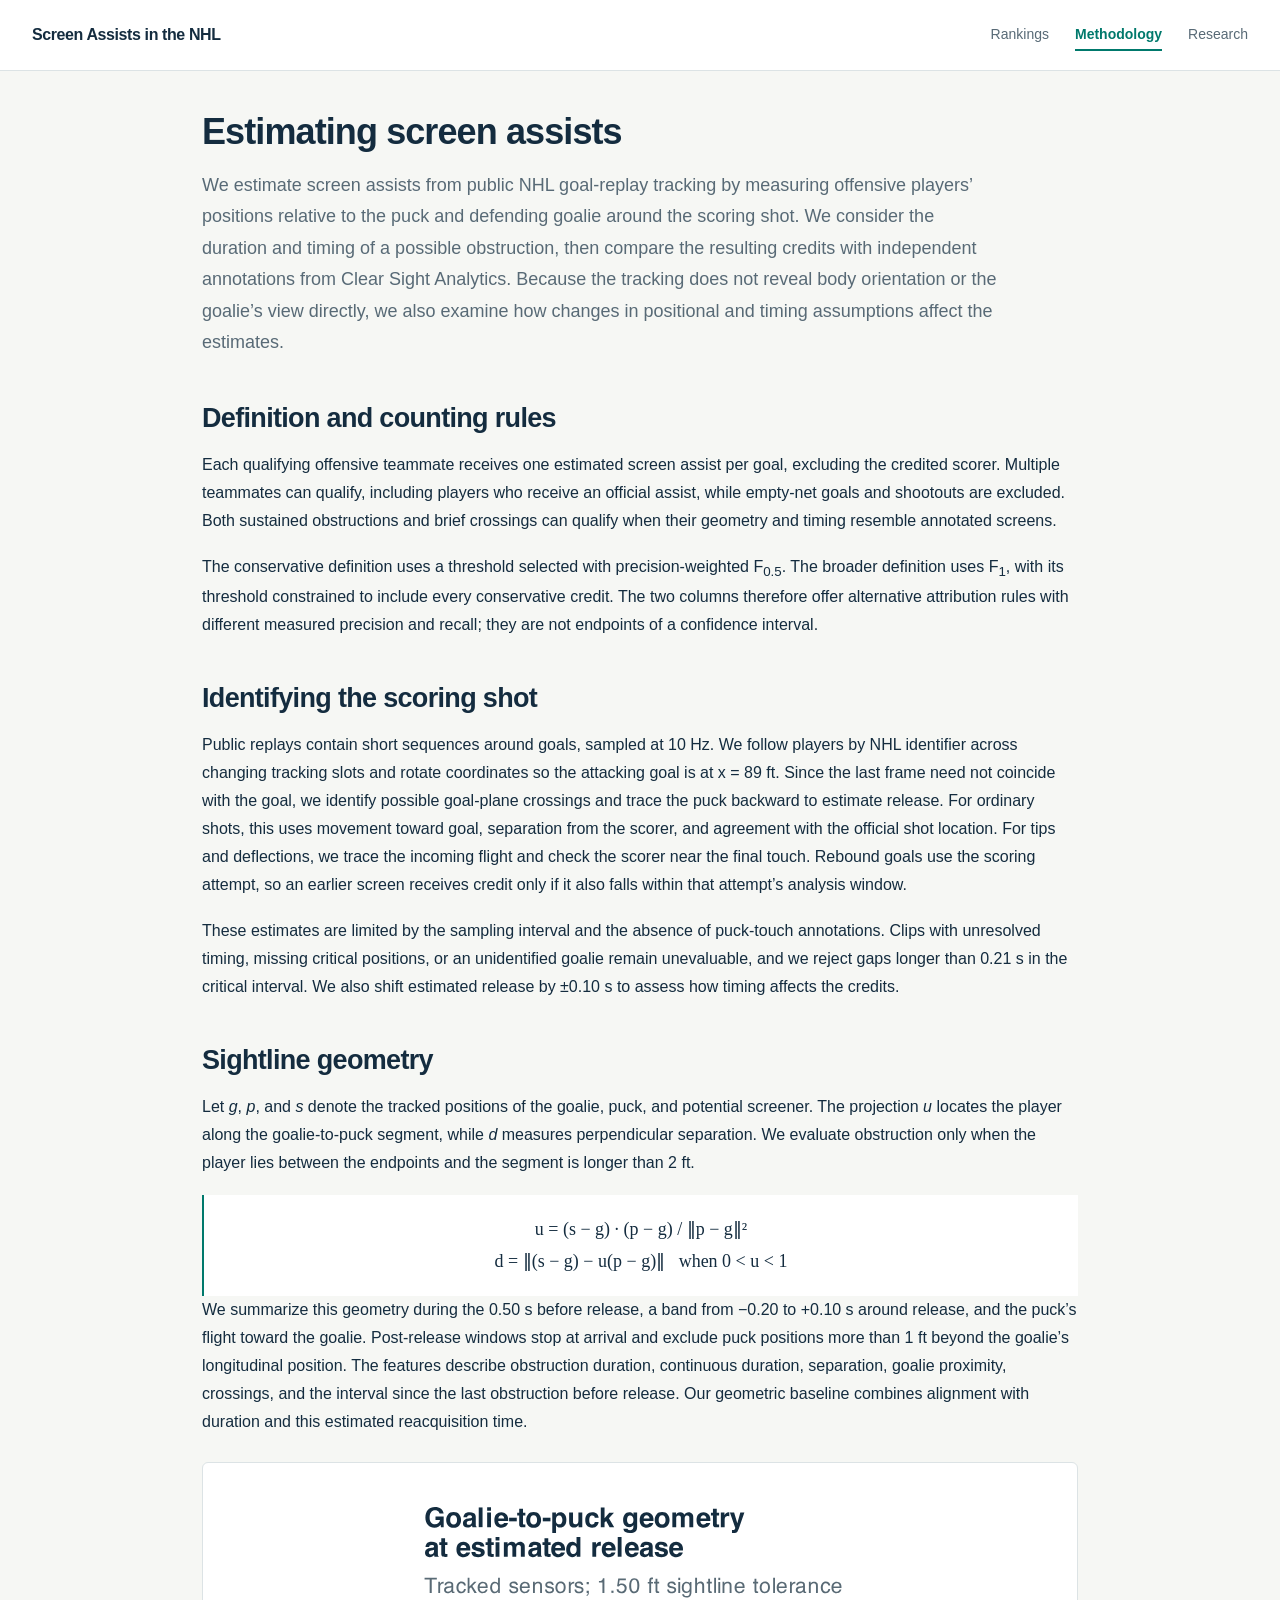
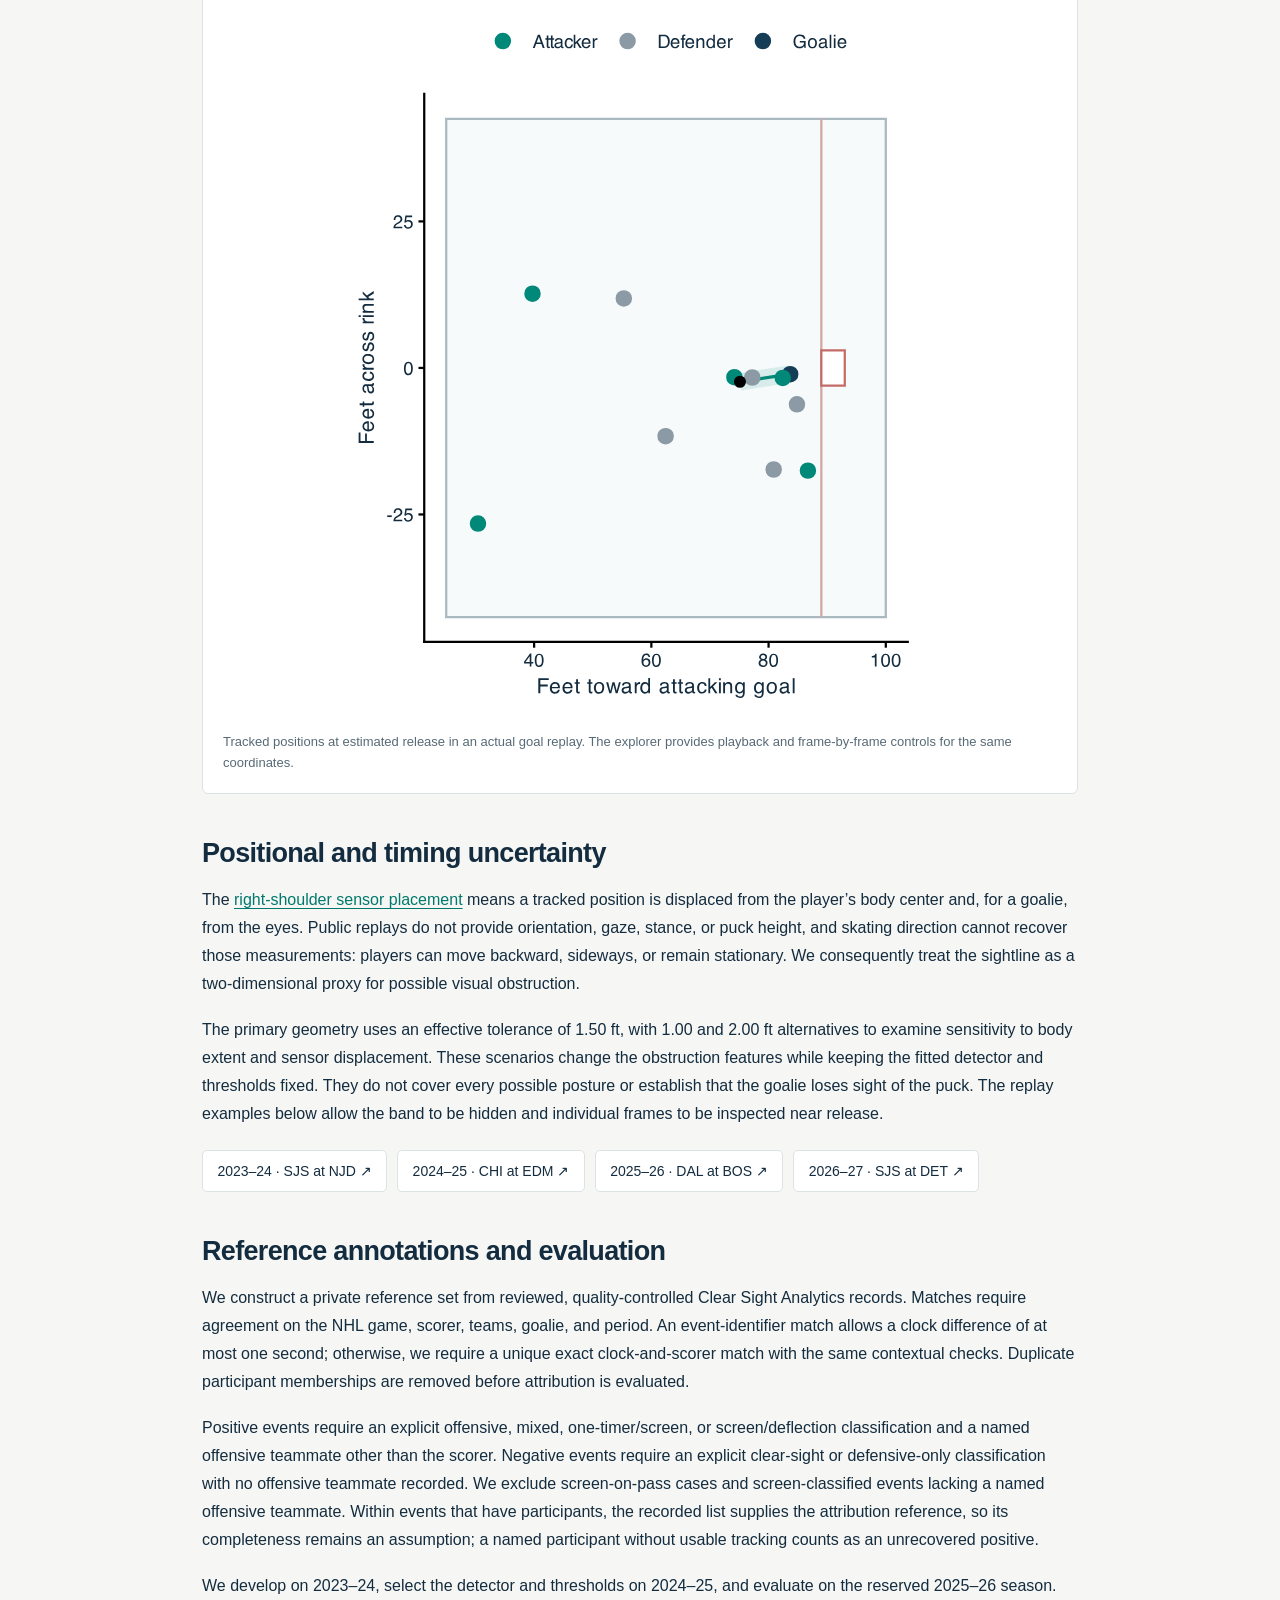
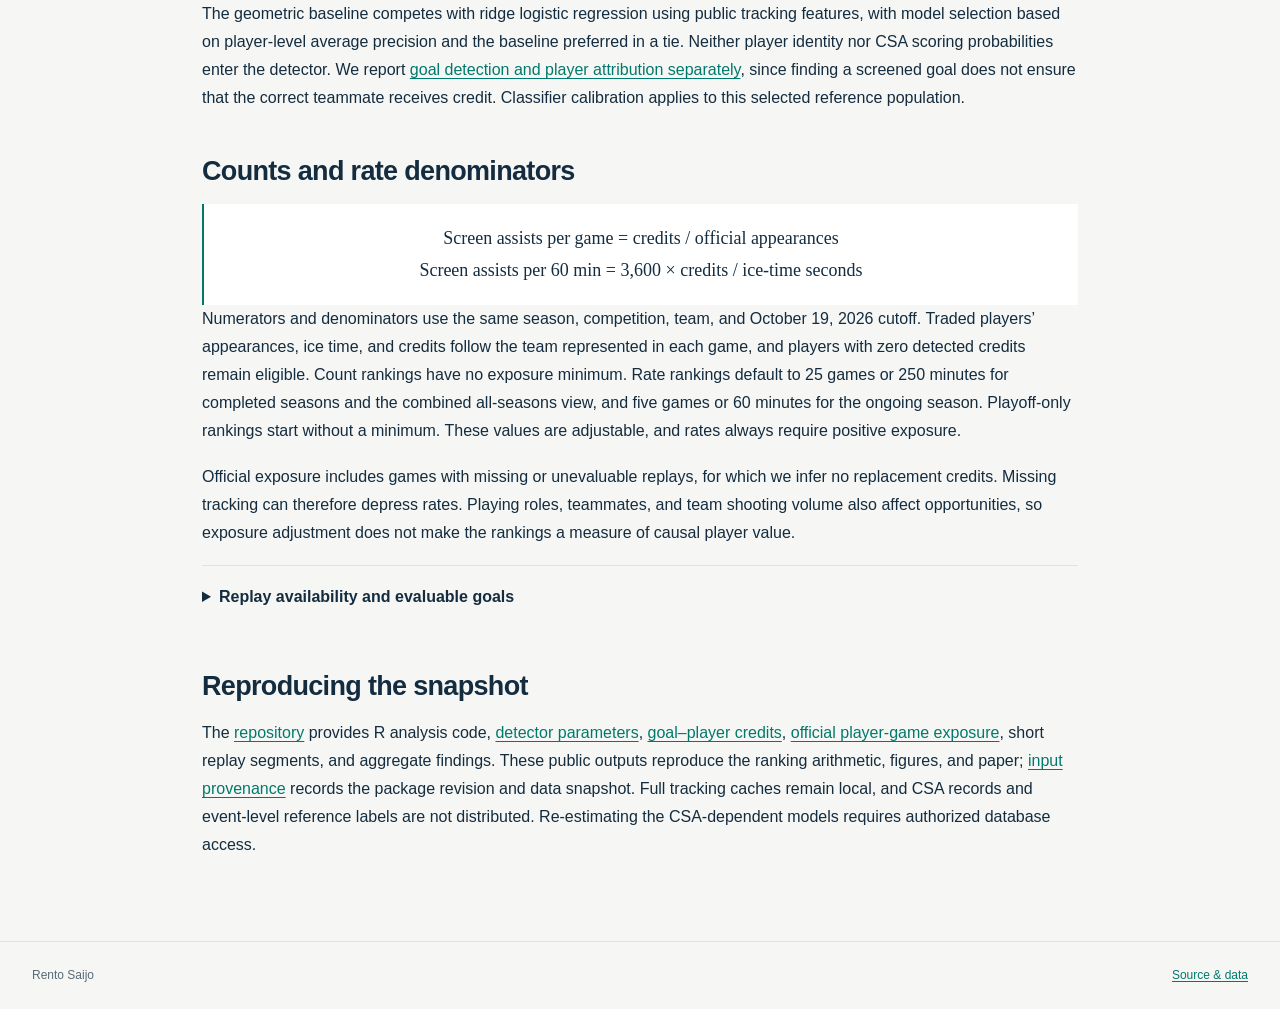
==== commit d3f2008f: "Refine ranking controls" ====
--- a/docs/methodology.html
+++ b/docs/methodology.html
@@ -1,9 +1,9 @@
 <!doctype html>
 <html lang="en">
-<head><meta charset="utf-8"><meta name="viewport" content="width=device-width, initial-scale=1"><title>Methodology · Screen Assist in the NHL</title><meta name="description" content="Screen-assist definitions, shot timing, sightline geometry, independent evaluation, and ranking denominators."><link rel="stylesheet" href="assets/style.css"><script src="assets/app.js" defer></script></head>
+<head><meta charset="utf-8"><meta name="viewport" content="width=device-width, initial-scale=1"><title>Methodology · Screen Assists in the NHL</title><meta name="description" content="Screen-assist definitions, shot timing, sightline geometry, independent evaluation, and ranking denominators."><link rel="stylesheet" href="assets/style.css"><script src="assets/app.js" defer></script></head>
 <body data-page="methodology">
   <a href="#main" class="skip">Skip to methodology</a>
-  <header><div class="nav"><a class="brand" href="index.html">Screen Assist in the NHL</a><nav aria-label="Main"><a href="index.html">Rankings</a><a href="methodology.html" aria-current="page">Methodology</a><a href="research.html">Research</a></nav></div></header>
+  <header><div class="nav"><a class="brand" href="index.html">Screen Assists in the NHL</a><nav aria-label="Main"><a href="index.html">Rankings</a><a href="methodology.html" aria-current="page">Methodology</a><a href="research.html">Research</a></nav></div></header>
   <main id="main" class="reading">
     <h1>Estimating screen assists</h1>
     <p class="intro">We estimate screen assists from public NHL goal-replay tracking by measuring offensive players’ positions relative to the puck and defending goalie around the scoring shot. We consider the duration and timing of a possible obstruction, then compare the resulting credits with independent annotations from Clear Sight Analytics. Because the tracking does not reveal body orientation or the goalie’s view directly, we also examine how changes in positional and timing assumptions affect the estimates.</p>
--- a/docs/assets/style.css
+++ b/docs/assets/style.css
@@ -28,9 +28,14 @@
 .filters { display: grid; grid-template-columns: 1.05fr 1fr 1fr 1.6fr; gap: 16px; padding: 24px; background: white; border: 1px solid var(--line); border-radius: 8px 8px 0 0; }
 label { display: block; color: var(--muted); font-size: 12px; font-weight: 650; }
 input:not([type='range']):not([type='checkbox']), select { display: block; width: 100%; margin-top: 6px; min-height: 40px; padding: 8px 10px; color: var(--ink); background: white; border: 1px solid #becbd1; border-radius: 4px; font-size: 14px; }
+.filters input, .filters select, .ranking-tools input, .ranking-tools select { height: 40px; }
+.filters select, .ranking-tools select { appearance: none; padding-right: 34px; background-image: url("data:image/svg+xml,%3Csvg xmlns='http://www.w3.org/2000/svg' width='12' height='12' viewBox='0 0 12 12'%3E%3Cpath d='m3 4.5 3 3 3-3' fill='none' stroke='%23586a76' stroke-width='1.5' stroke-linecap='round' stroke-linejoin='round'/%3E%3C/svg%3E"); background-repeat: no-repeat; background-position: right 12px center; background-size: 12px; }
+.filters select:focus, .ranking-tools select:focus, #minimum:focus { outline: none; }
+.filters select:focus-visible, .ranking-tools select:focus-visible, #minimum:focus-visible { outline: 2px solid var(--muted); outline-offset: 2px; }
+#search:focus { border-color: var(--teal); outline: 2px solid #5cae9e; outline-offset: 2px; }
 .ranking-tools { display: flex; flex-wrap: wrap; align-items: end; gap: 16px; padding: 16px 24px; background: #fcfdfb; border: 1px solid var(--line); border-top: 0; }
 .ranking-tools label { min-width: 140px; }
-.ranking-tools .exposure-control { min-width: 110px; max-width: 120px; }
+.ranking-tools .exposure-control { min-width: 100px; max-width: 110px; white-space: nowrap; }
 .ranking-tools .download { margin-left: auto; font-size: 13px; }
 .table-wrap { overflow-x: auto; border: 1px solid var(--line); border-top: 0; background: white; }
 table { width: 100%; border-collapse: collapse; white-space: nowrap; font-size: 14px; font-variant-numeric: tabular-nums; }
@@ -84,6 +89,7 @@
 .loading, .error { padding: 36px 20px; text-align: center; color: var(--muted); }
 .error { color: #9d3d32; }
 [hidden] { display: none !important; }
+.ranking-tools .exposure-control[hidden] { display: block !important; visibility: hidden; }
 dialog { width: min(1180px, calc(100% - 36px)); max-height: calc(100dvh - 40px); border: 0; padding: 0; border-radius: 10px; color: var(--ink); box-shadow: 0 20px 80px #142c3f55; }
 dialog::backdrop { background: #0a1b29b8; }
 .dialog-head { display: flex; justify-content: space-between; align-items: start; gap: 18px; padding: 22px 26px 16px; border-bottom: 1px solid var(--line); }
@@ -145,6 +151,7 @@
   nav { width: 100%; }
   .filters { gap: 12px; padding: 14px; }
   .filters label:last-child { grid-column: 1 / -1; }
+  .ranking-tools .metric-control { flex-basis: 100%; }
   th, td { padding: 12px 10px; }
   #rankings th:nth-child(2), #rankings td:nth-child(2) { position: sticky; left: 0; background: white; z-index: 1; }
   #rankings th:nth-child(2) { background: #eef2f2; }
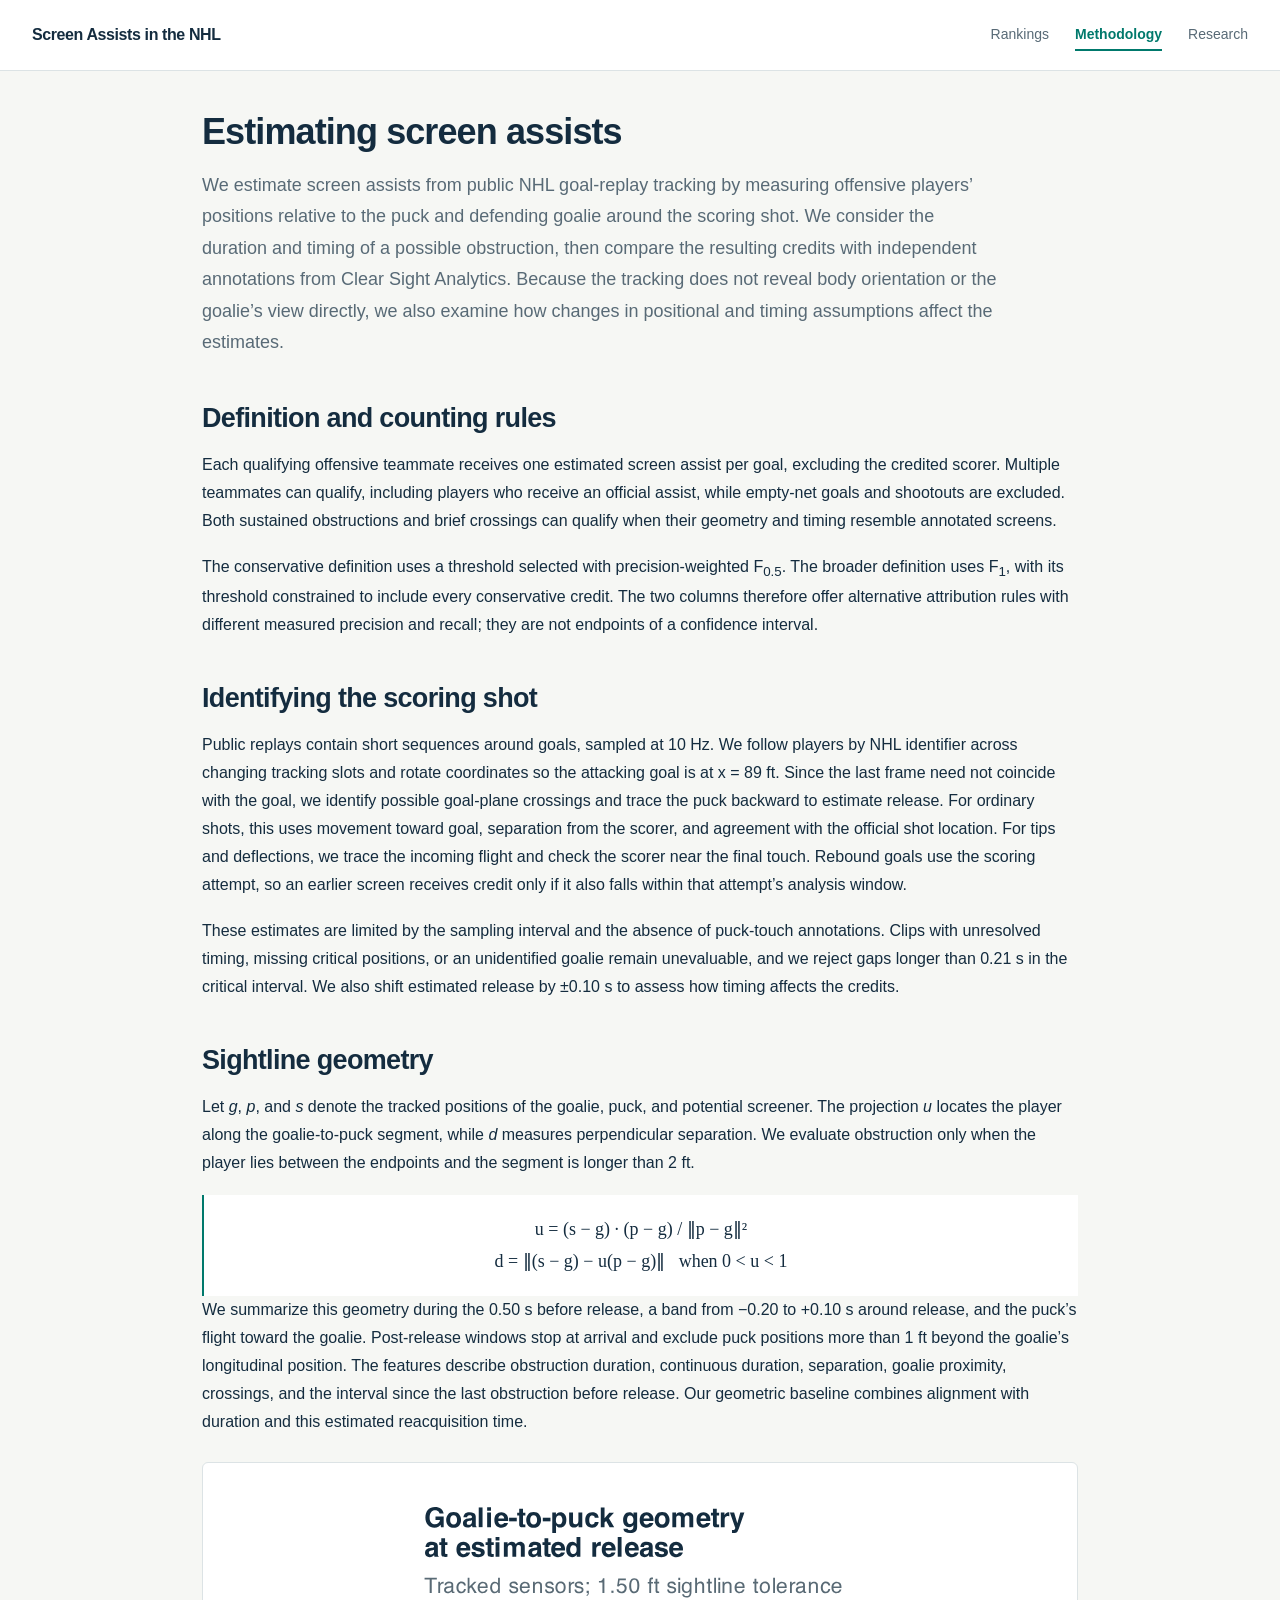
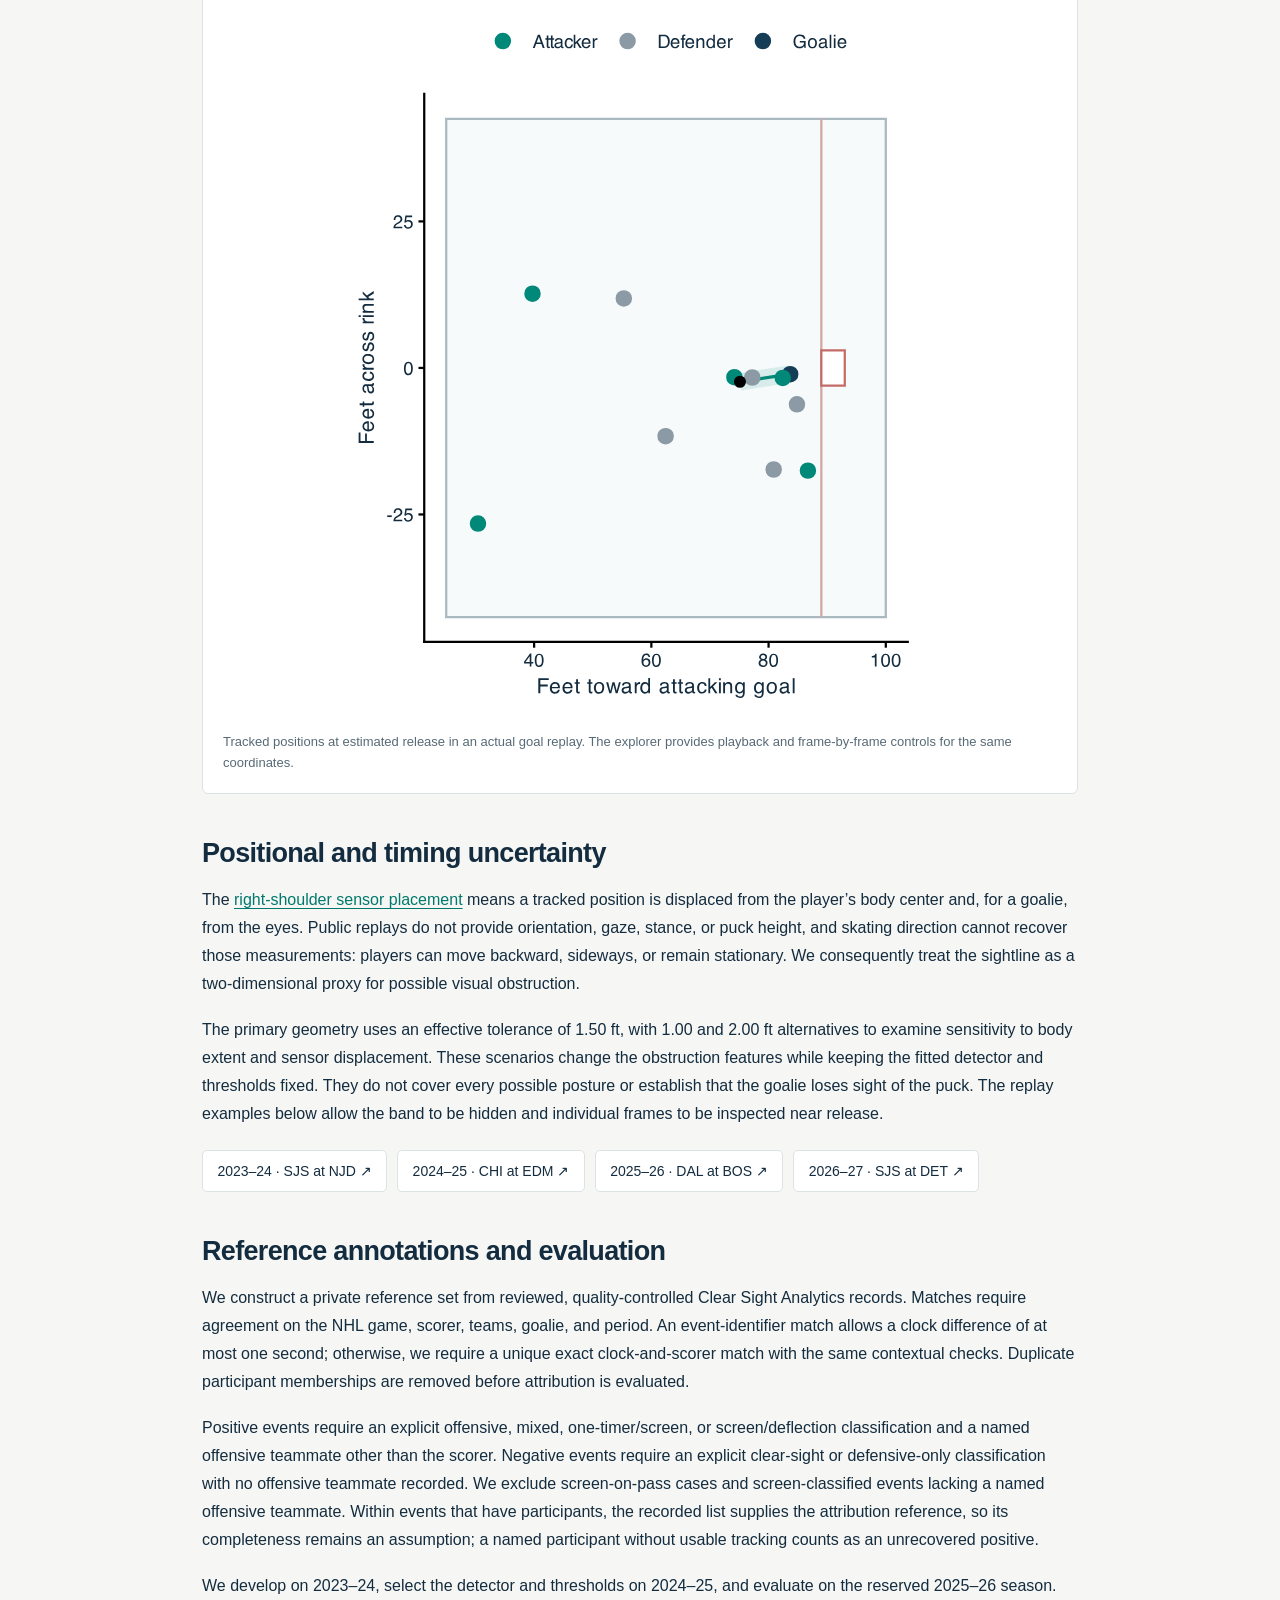
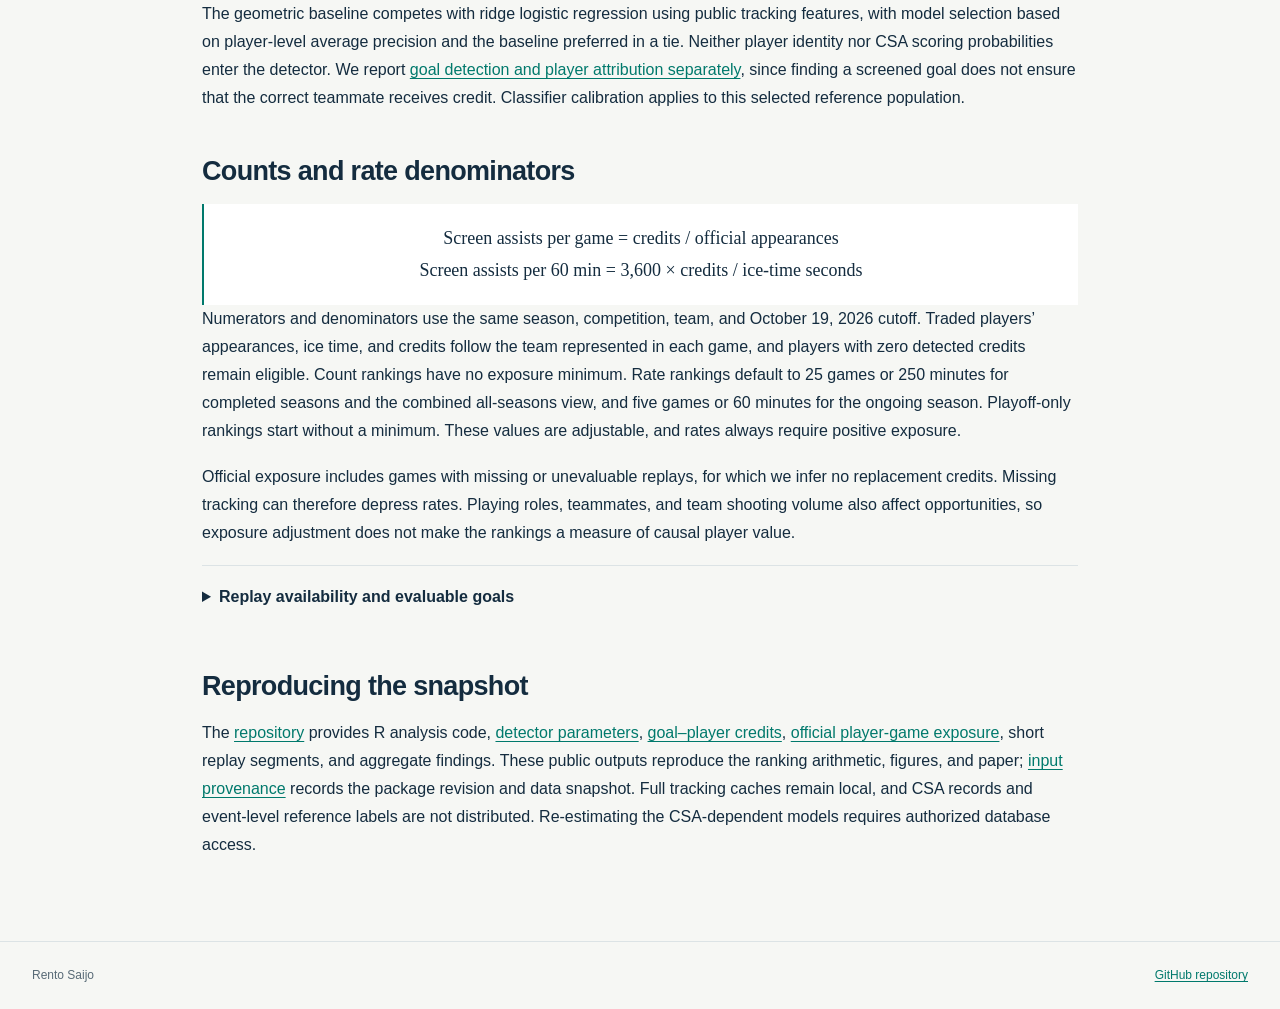
==== commit fcdb7826: "Rename repository link" ====
--- a/docs/methodology.html
+++ b/docs/methodology.html
@@ -35,5 +35,5 @@
     <h2>Reproducing the snapshot</h2>
     <p>The <a href="https://github.com/RentoSaijo/NHL_ScreenAssists">repository</a> provides R analysis code, <a href="data/model.json">detector parameters</a>, <a href="data/screen-assists.csv" download>goal–player credits</a>, <a href="data/player-games.csv" download>official player-game exposure</a>, short replay segments, and aggregate findings. These public outputs reproduce the ranking arithmetic, figures, and paper; <a href="data/provenance.json">input provenance</a> records the package revision and data snapshot. Full tracking caches remain local, and CSA records and event-level reference labels are not distributed. Re-estimating the CSA-dependent models requires authorized database access.</p>
   </main>
-  <footer><div class="footer-inner"><span>Rento Saijo</span><a href="https://github.com/RentoSaijo/NHL_ScreenAssists">Source &amp; data</a></div></footer>
+  <footer><div class="footer-inner"><span>Rento Saijo</span><a href="https://github.com/RentoSaijo/NHL_ScreenAssists">GitHub repository</a></div></footer>
 </body></html>
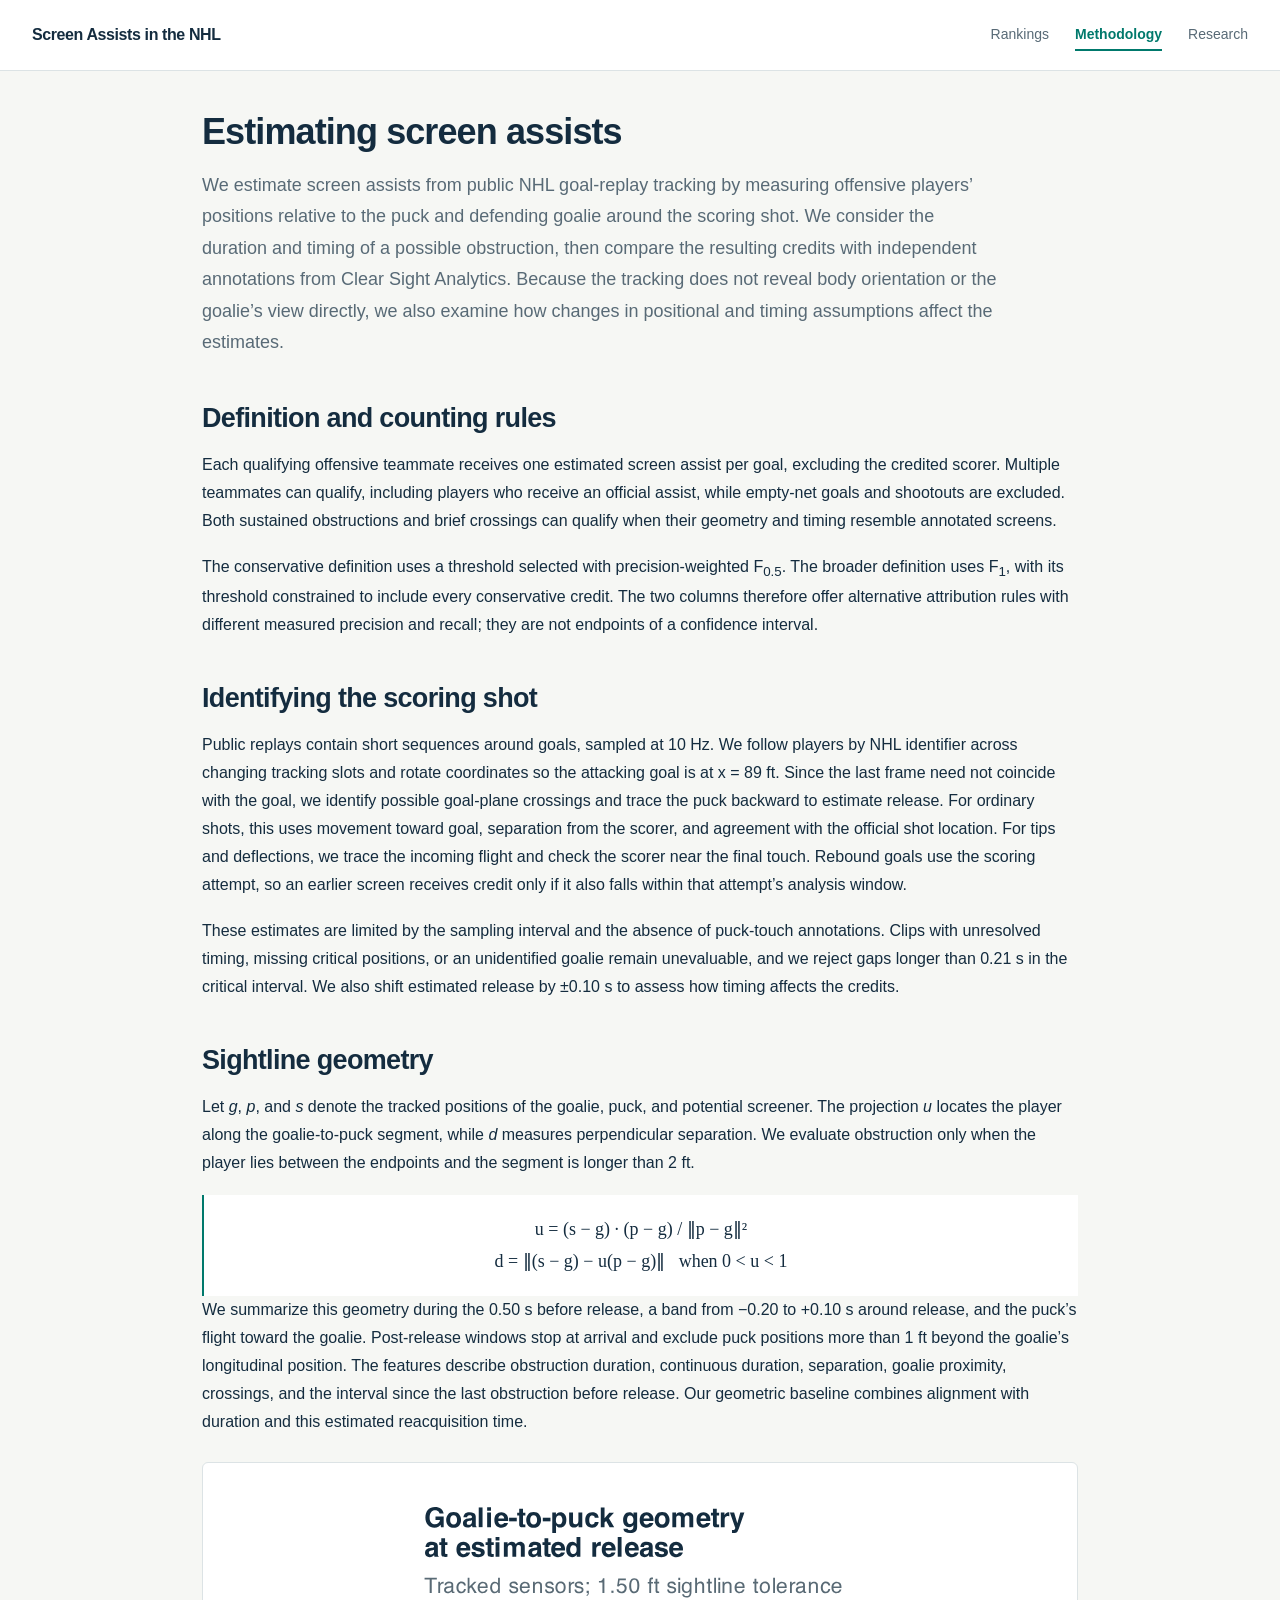
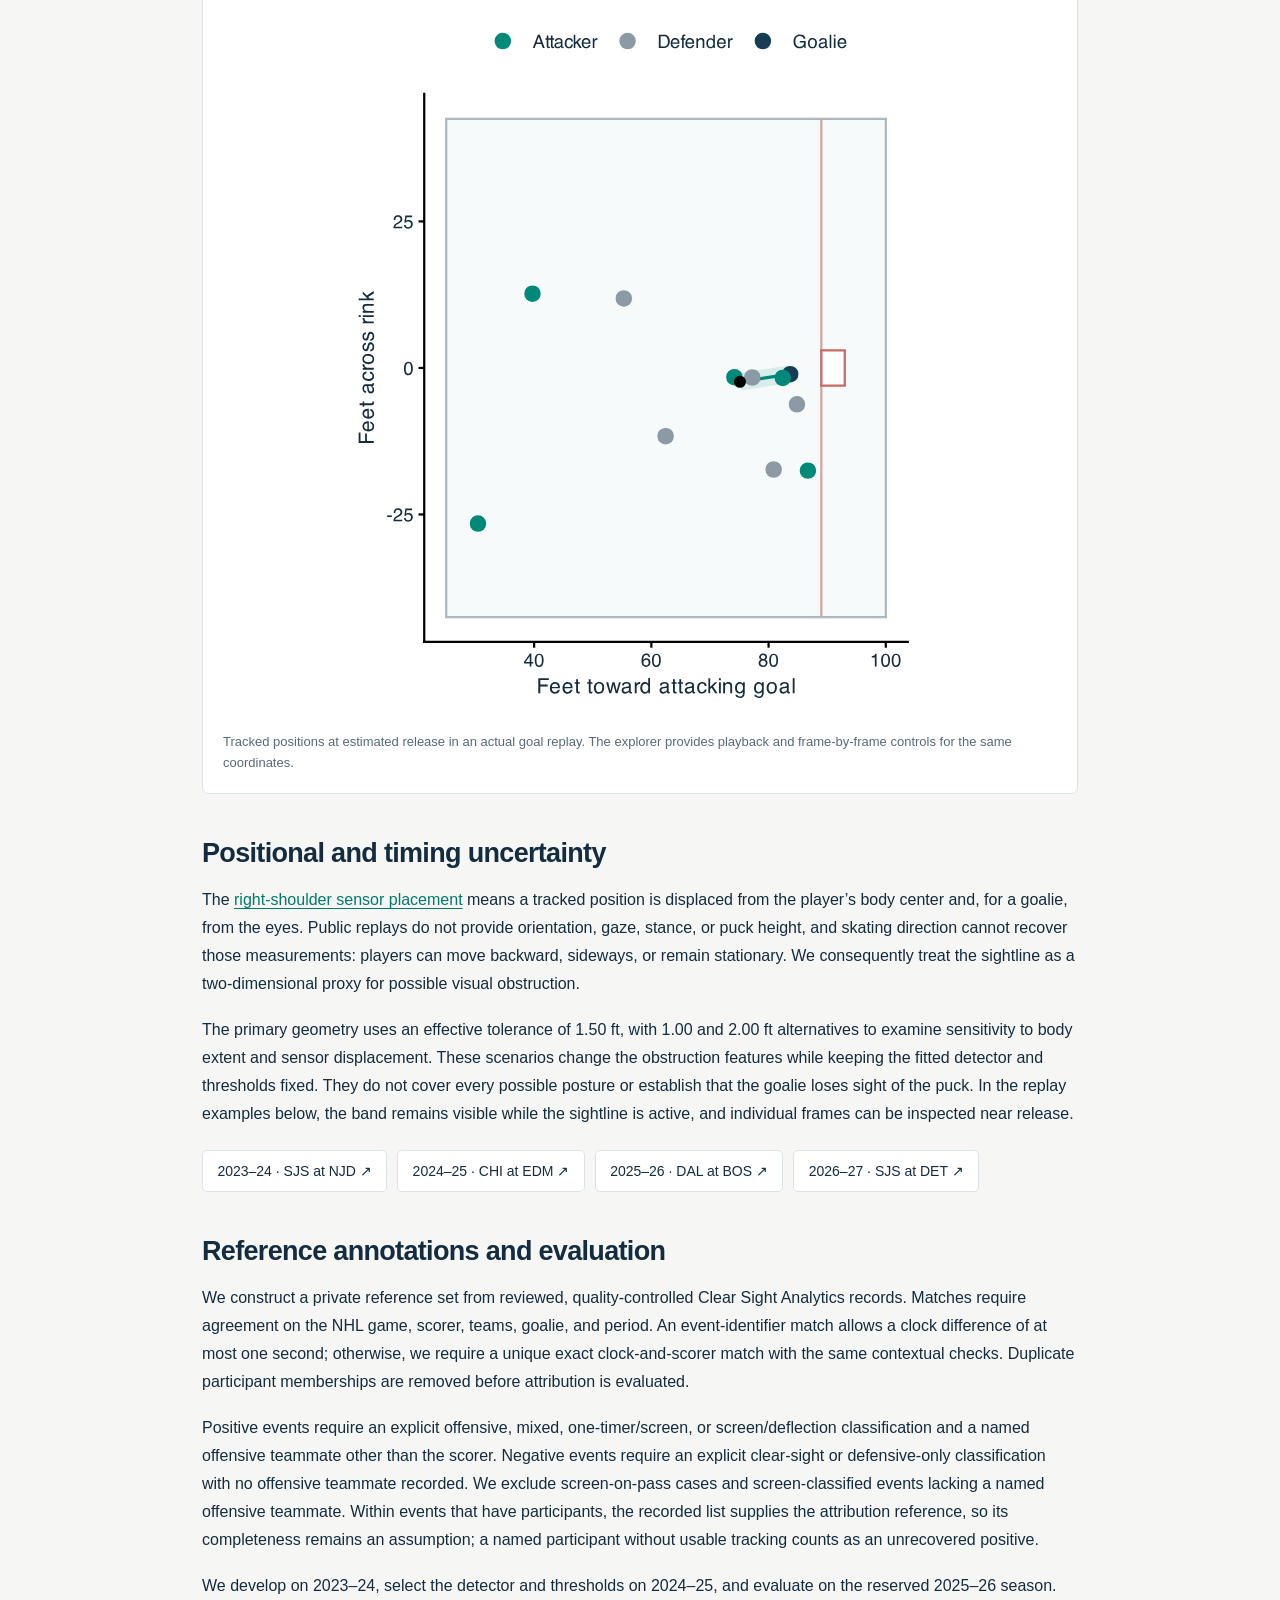
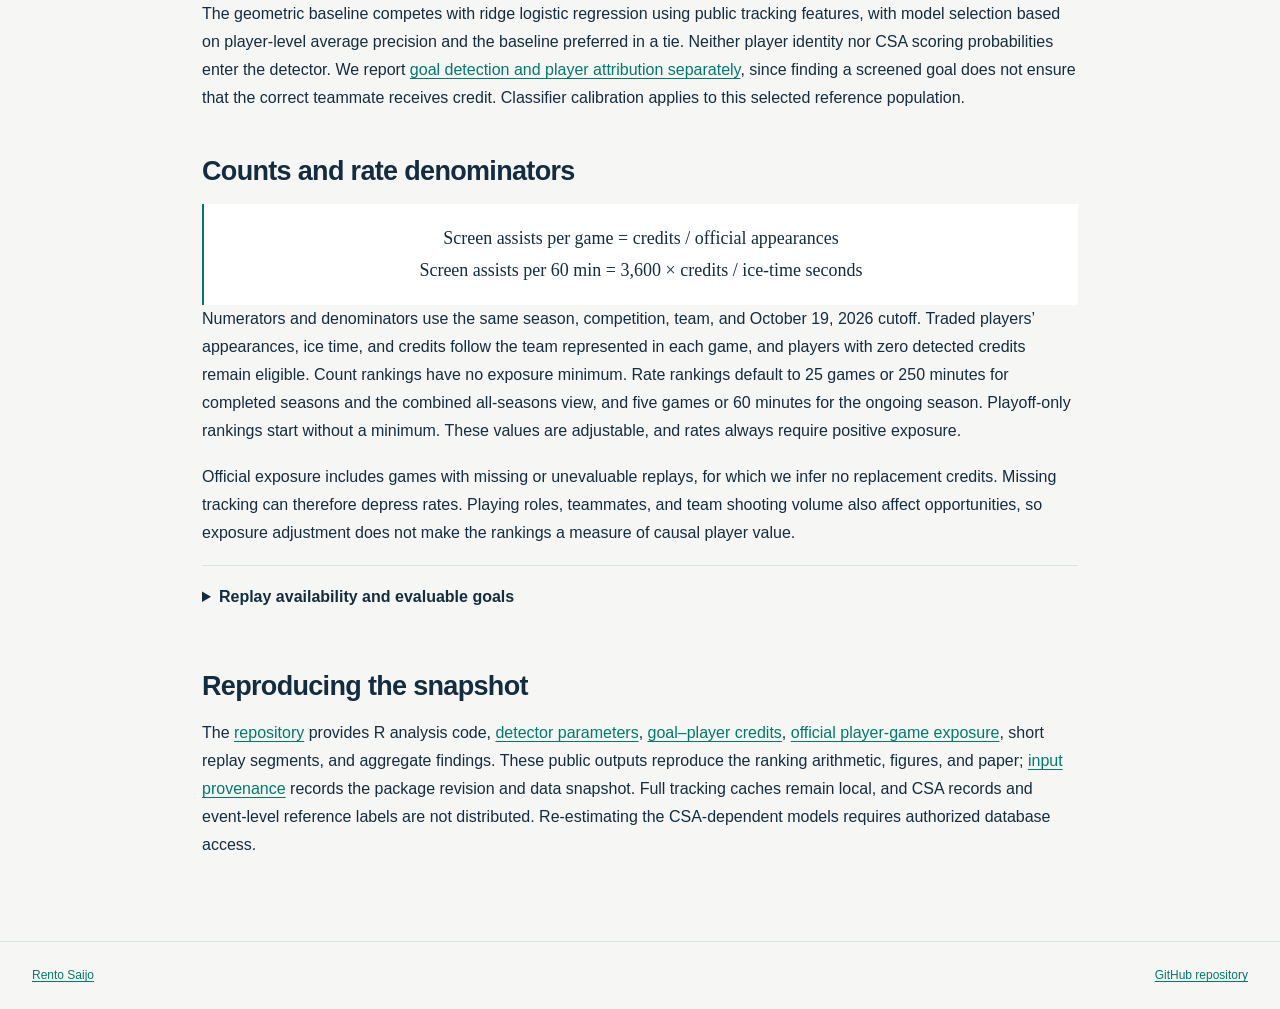
==== commit fe4e1193: "Refine replay presentation" ====
--- a/docs/methodology.html
+++ b/docs/methodology.html
@@ -21,7 +21,7 @@
     <figure><img src="figures/geometry.svg" alt="Goal replay showing attackers, defenders, goalie, puck, and the finite goalie-to-puck segment at estimated release."><figcaption>Tracked positions at estimated release in an actual goal replay. The explorer provides playback and frame-by-frame controls for the same coordinates.</figcaption></figure>
     <h2>Positional and timing uncertainty</h2>
     <p>The <a href="https://cs.uwaterloo.ca/~brecht/papers/hockey-aisa-2021.pdf">right-shoulder sensor placement</a> means a tracked position is displaced from the player’s body center and, for a goalie, from the eyes. Public replays do not provide orientation, gaze, stance, or puck height, and skating direction cannot recover those measurements: players can move backward, sideways, or remain stationary. We consequently treat the sightline as a two-dimensional proxy for possible visual obstruction.</p>
-    <p>The primary geometry uses an effective tolerance of 1.50 ft, with 1.00 and 2.00 ft alternatives to examine sensitivity to body extent and sensor displacement. These scenarios change the obstruction features while keeping the fitted detector and thresholds fixed. They do not cover every possible posture or establish that the goalie loses sight of the puck. The replay examples below allow the band to be hidden and individual frames to be inspected near release.</p>
+    <p>The primary geometry uses an effective tolerance of 1.50 ft, with 1.00 and 2.00 ft alternatives to examine sensitivity to body extent and sensor displacement. These scenarios change the obstruction features while keeping the fitted detector and thresholds fixed. They do not cover every possible posture or establish that the goalie loses sight of the puck. In the replay examples below, the band remains visible while the sightline is active, and individual frames can be inspected near release.</p>
     <div id="examples" class="example-buttons" aria-label="Open actual replay examples"></div>
     <h2>Reference annotations and evaluation</h2>
     <p>We construct a private reference set from reviewed, quality-controlled Clear Sight Analytics records. Matches require agreement on the NHL game, scorer, teams, goalie, and period. An event-identifier match allows a clock difference of at most one second; otherwise, we require a unique exact clock-and-scorer match with the same contextual checks. Duplicate participant memberships are removed before attribution is evaluated.</p>
@@ -35,5 +35,5 @@
     <h2>Reproducing the snapshot</h2>
     <p>The <a href="https://github.com/RentoSaijo/NHL_ScreenAssists">repository</a> provides R analysis code, <a href="data/model.json">detector parameters</a>, <a href="data/screen-assists.csv" download>goal–player credits</a>, <a href="data/player-games.csv" download>official player-game exposure</a>, short replay segments, and aggregate findings. These public outputs reproduce the ranking arithmetic, figures, and paper; <a href="data/provenance.json">input provenance</a> records the package revision and data snapshot. Full tracking caches remain local, and CSA records and event-level reference labels are not distributed. Re-estimating the CSA-dependent models requires authorized database access.</p>
   </main>
-  <footer><div class="footer-inner"><span>Rento Saijo</span><a href="https://github.com/RentoSaijo/NHL_ScreenAssists">GitHub repository</a></div></footer>
+  <footer><div class="footer-inner"><a href="https://github.com/RentoSaijo">Rento Saijo</a><a href="https://github.com/RentoSaijo/NHL_ScreenAssists">GitHub repository</a></div></footer>
 </body></html>
--- a/docs/assets/style.css
+++ b/docs/assets/style.css
@@ -23,7 +23,6 @@
 h3 { font-size: 19px; margin: 28px 0 10px; }
 p { margin: 0 0 18px; }
 .intro { max-width: 740px; font-size: 18px; color: var(--muted); line-height: 1.6; }
-body[data-page='rankings'] h1 { font-size: 30px; margin-bottom: 10px; }
 body[data-page='rankings'] .intro { font-size: 16px; max-width: none; margin-bottom: 24px; }
 .filters { display: grid; grid-template-columns: 1.05fr 1fr 1fr 1.6fr; gap: 16px; padding: 24px; background: white; border: 1px solid var(--line); border-radius: 8px 8px 0 0; }
 label { display: block; color: var(--muted); font-size: 12px; font-weight: 650; }
@@ -90,7 +89,7 @@
 .error { color: #9d3d32; }
 [hidden] { display: none !important; }
 .ranking-tools .exposure-control[hidden] { display: block !important; visibility: hidden; }
-dialog { width: min(1180px, calc(100% - 36px)); max-height: calc(100dvh - 40px); border: 0; padding: 0; border-radius: 10px; color: var(--ink); box-shadow: 0 20px 80px #142c3f55; }
+dialog { width: min(1180px, calc(100% - 36px)); max-width: none; max-height: calc(100dvh - 40px); border: 0; padding: 0; border-radius: 10px; color: var(--ink); box-shadow: 0 20px 80px #142c3f55; }
 dialog::backdrop { background: #0a1b29b8; }
 .dialog-head { display: flex; justify-content: space-between; align-items: start; gap: 18px; padding: 22px 26px 16px; border-bottom: 1px solid var(--line); }
 .dialog-head h2 { margin: 0 0 5px; font-size: 26px; }
@@ -113,16 +112,16 @@
 .controls button { min-width: 64px; padding: 5px 8px; font-size: 13px; }
 .controls input[type='range'] { flex: 1; min-width: 40px; accent-color: var(--teal); }
 .controls select { width: 72px; min-height: 32px; margin: 0; padding: 4px; font-size: 12px; }
-.replay-options { display: flex; align-items: center; justify-content: space-between; gap: 14px; margin-top: 12px; }
-.replay-options label { font-size: 12px; display: inline-flex; align-items: center; gap: 5px; }
-.replay-time { font-size: 12px; font-variant-numeric: tabular-nums; }
+.replay-options { display: grid; grid-template-columns: minmax(0, 1fr) auto; align-items: center; gap: 8px; margin-top: 12px; }
+.replay-options label { font-size: 12px; display: inline-flex; align-items: center; gap: 5px; white-space: nowrap; }
+.replay-time { font-size: 12px; font-variant-numeric: tabular-nums; white-space: nowrap; }
 .legend { display: flex; flex-wrap: wrap; gap: 8px 18px; font-size: 11px; color: var(--muted); margin: 12px 0 9px; }
 .legend i { display: inline-block; width: 8px; height: 8px; border-radius: 50%; margin-right: 5px; background: var(--teal); }
 .legend .selected { background: var(--orange); }
 .legend .defender { background: #85959f; }
 .legend .puck { background: #101b23; }
 .replay-caption { font-size: 11px; color: var(--muted); line-height: 1.6; margin-bottom: 10px; }
-.replay-links { display: flex; gap: 18px; font-size: 12px; }
+.replay-links { display: flex; flex-wrap: wrap; gap: 8px 18px; font-size: 12px; }
 .example-buttons { display: flex; flex-wrap: wrap; gap: 10px; margin: 22px 0; }
 .example-buttons button { text-align: left; font-size: 14px; }
 .skip { position: absolute; left: 15px; top: -100px; background: white; padding: 8px; z-index: 20; }
@@ -162,5 +161,4 @@
   .reading figure { padding: 8px; }
   canvas { aspect-ratio: 1.12; }
   .controls { gap: 6px; }
-  .replay-options { flex-wrap: wrap; gap: 6px; }
 }
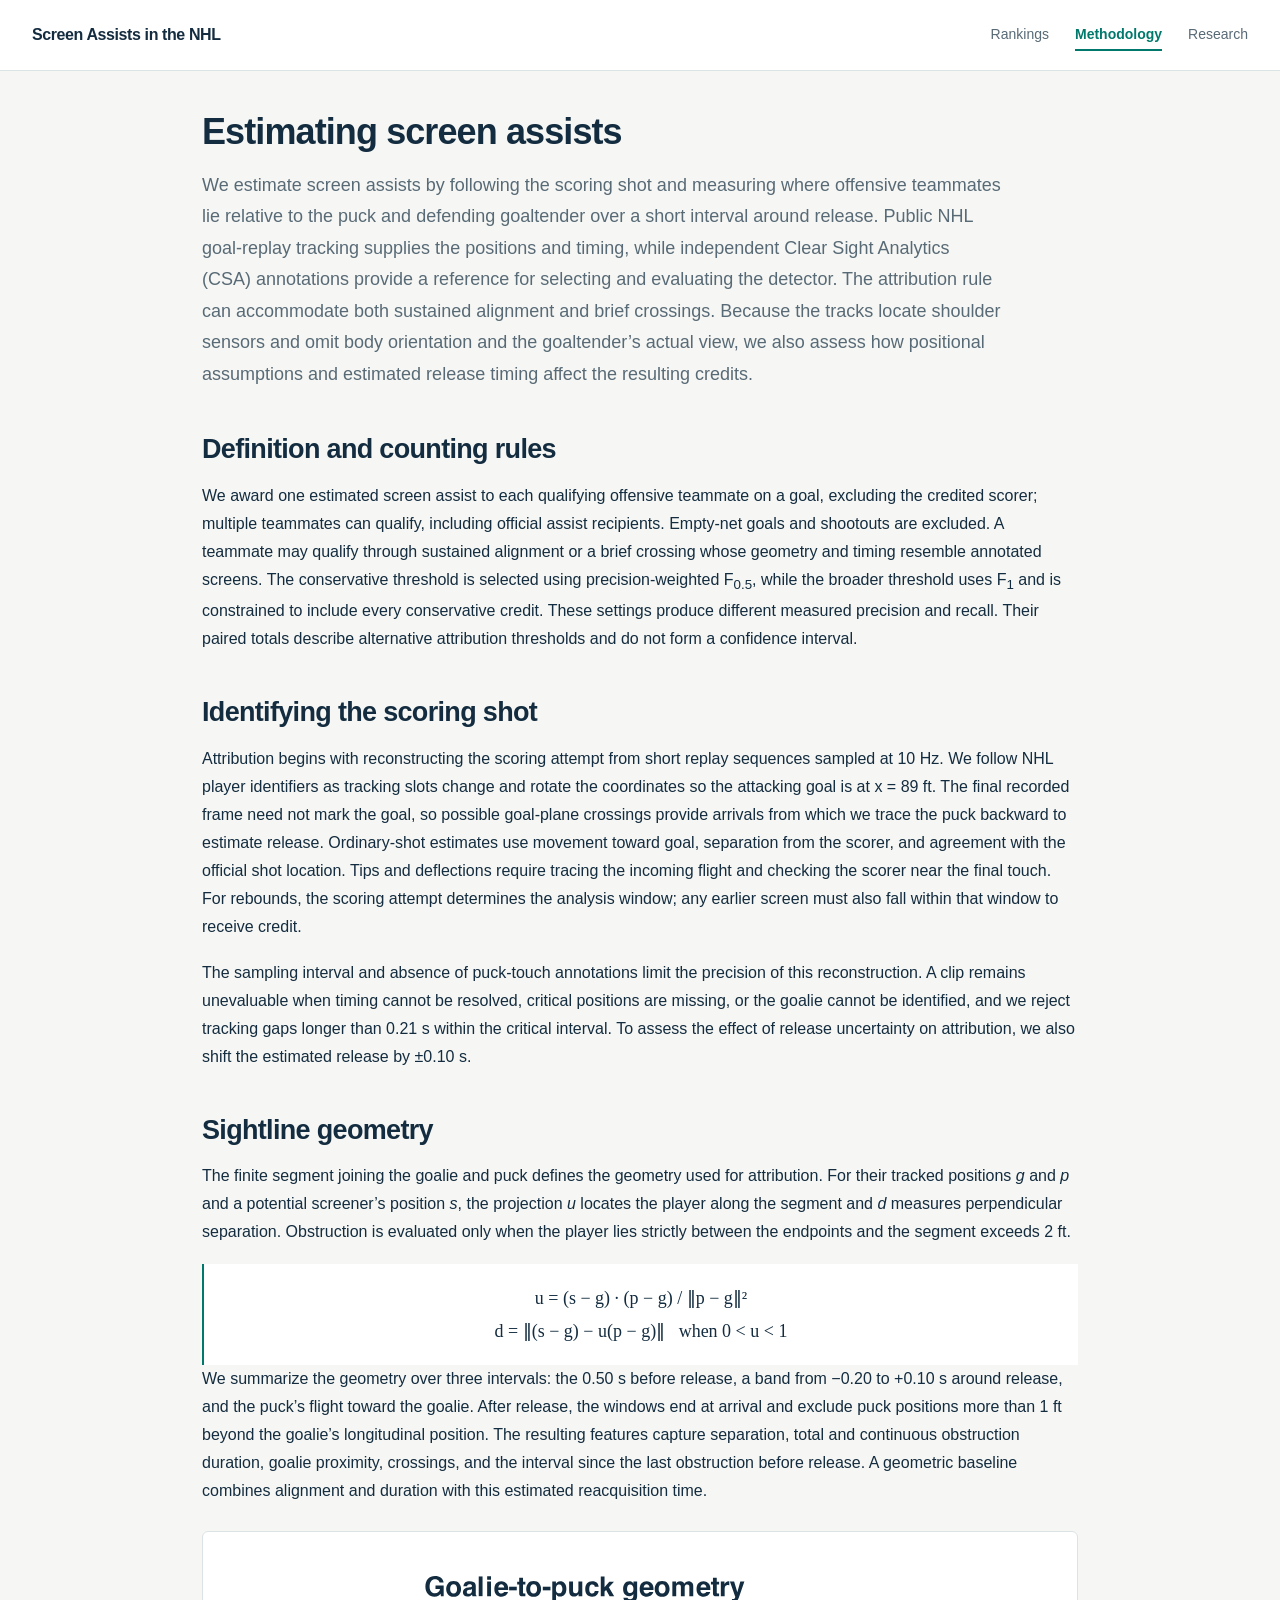
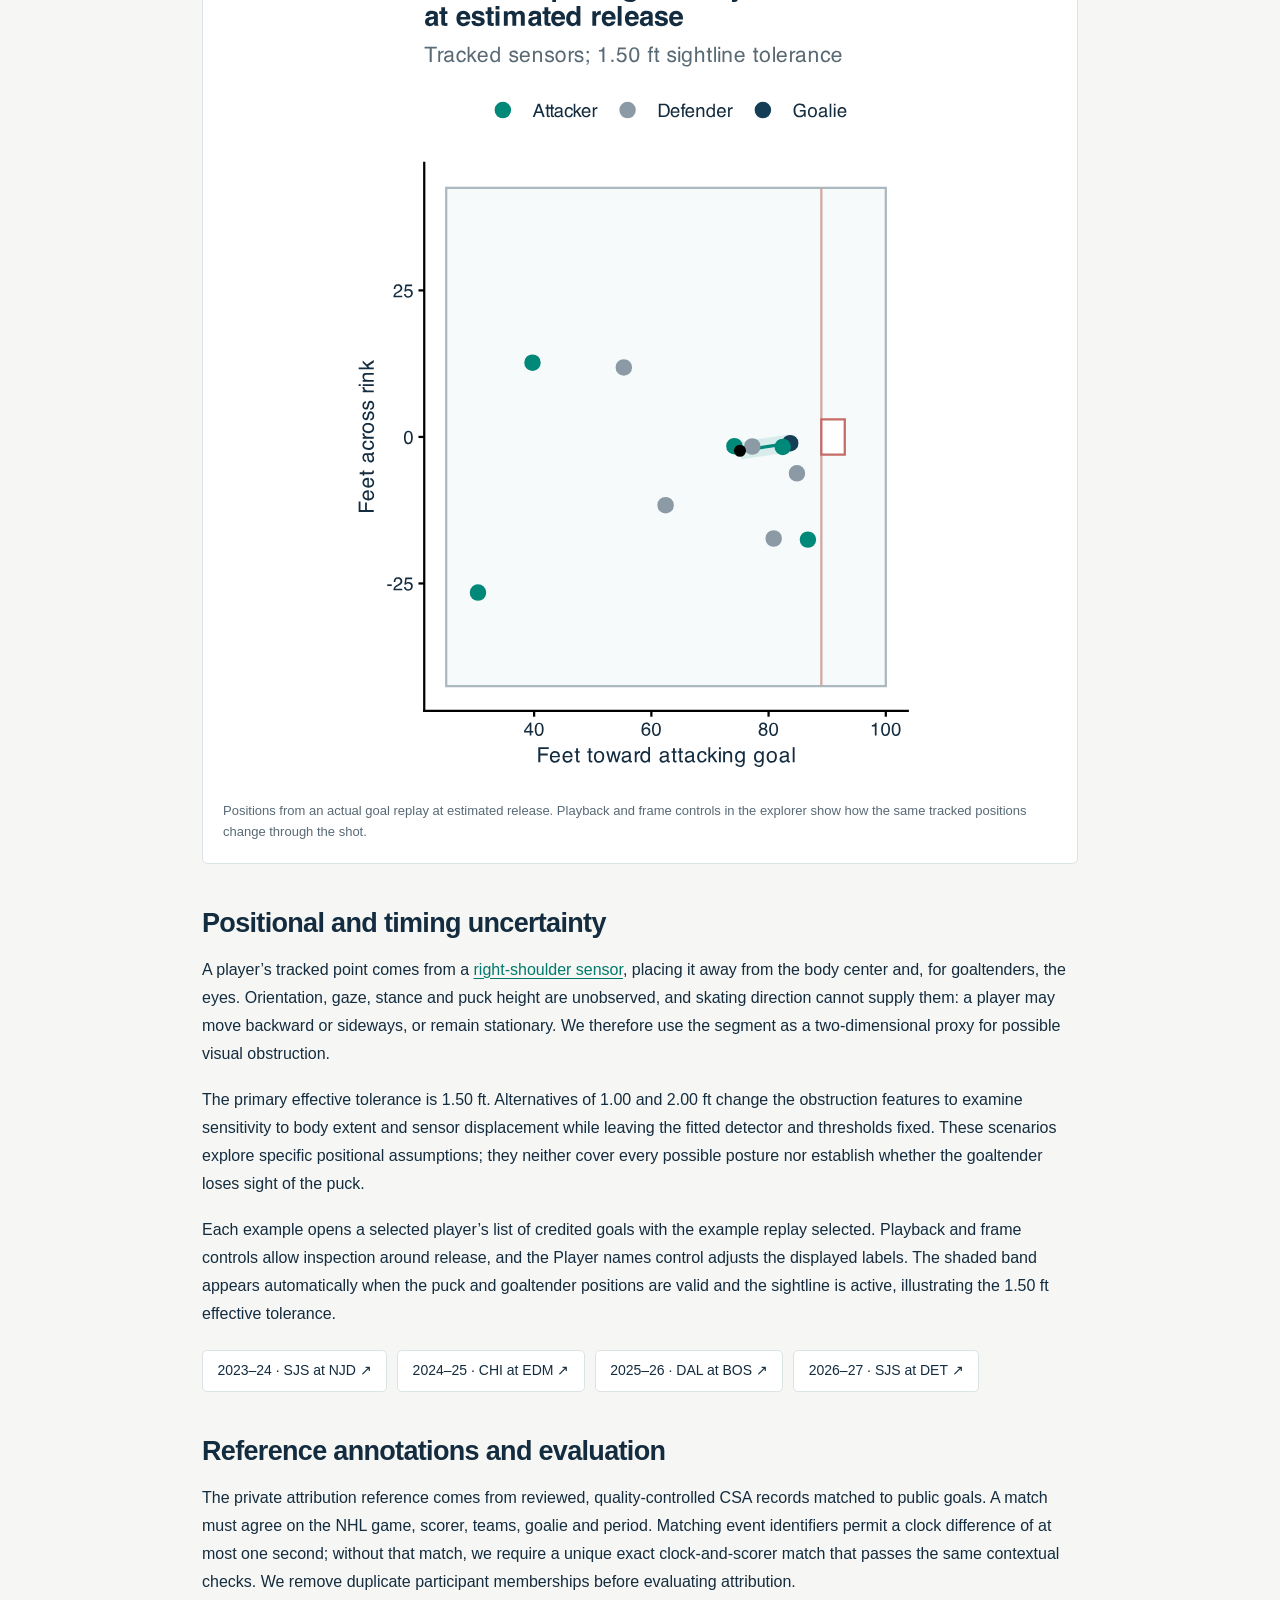
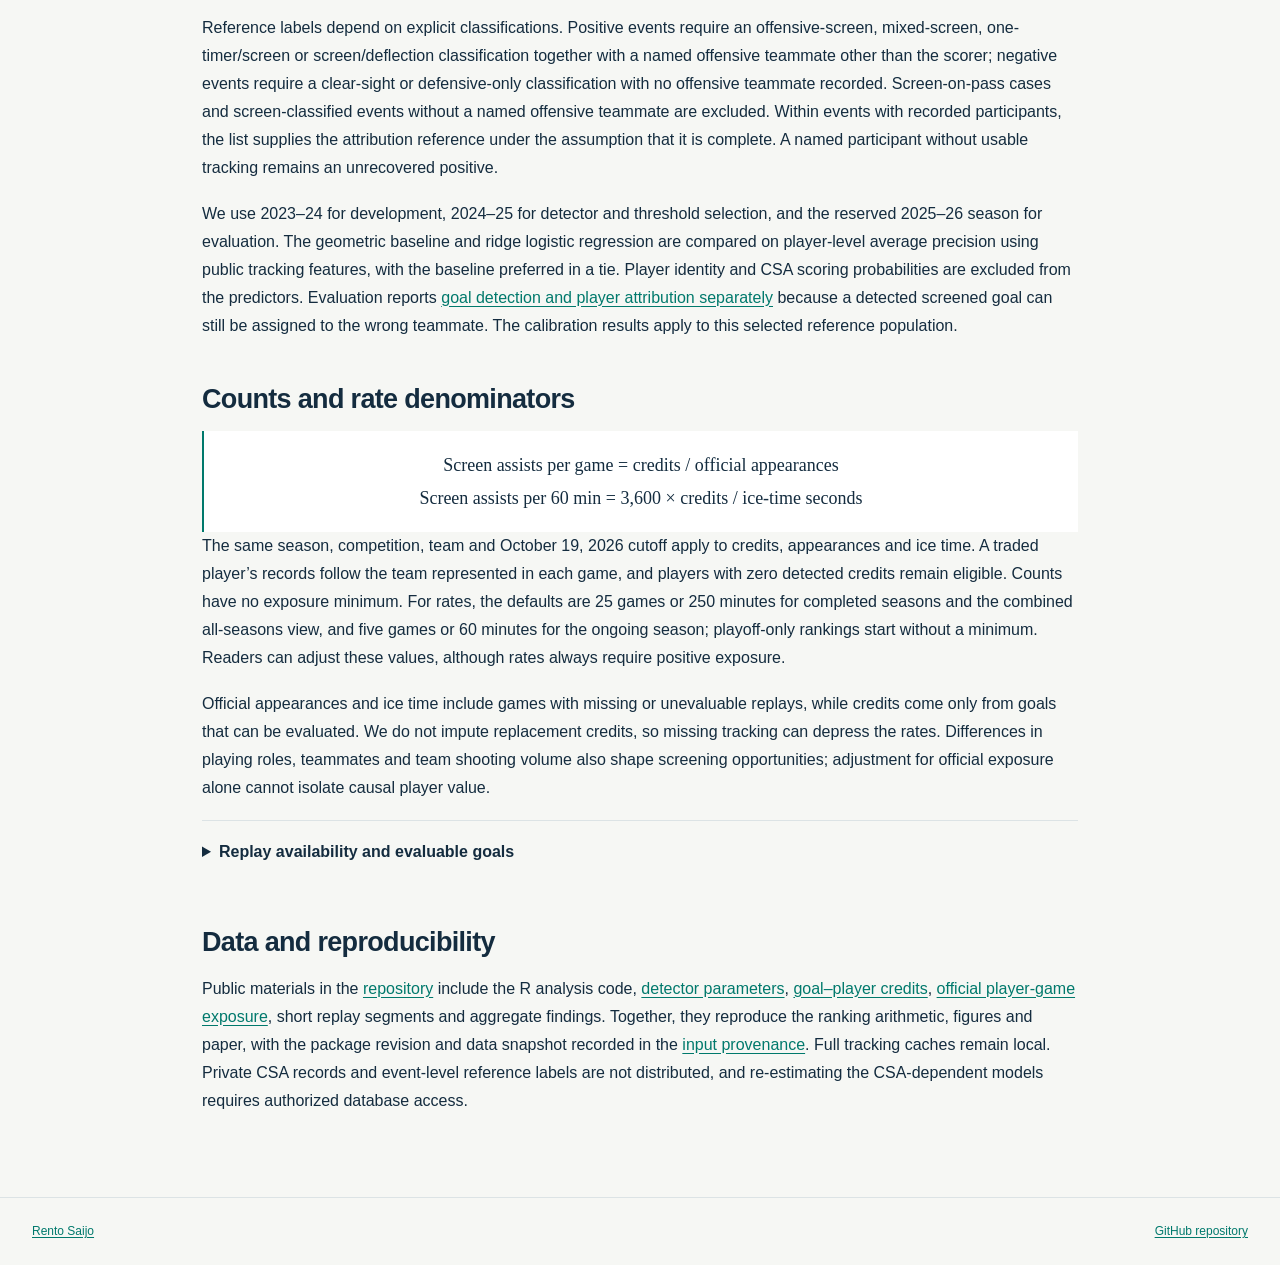
==== commit 33f74c55: "Revise research prose" ====
--- a/docs/methodology.html
+++ b/docs/methodology.html
@@ -1,39 +1,39 @@
 <!doctype html>
 <html lang="en">
-<head><meta charset="utf-8"><meta name="viewport" content="width=device-width, initial-scale=1"><title>Methodology · Screen Assists in the NHL</title><meta name="description" content="Screen-assist definitions, shot timing, sightline geometry, independent evaluation, and ranking denominators."><link rel="stylesheet" href="assets/style.css"><script src="assets/app.js" defer></script></head>
+<head><meta charset="utf-8"><meta name="viewport" content="width=device-width, initial-scale=1"><title>Methodology · Screen Assists in the NHL</title><meta name="description" content="How public NHL goal-replay tracking is used to estimate screen assists, evaluate attribution, and calculate player counts and rates."><link rel="stylesheet" href="assets/style.css"><script src="assets/app.js" defer></script></head>
 <body data-page="methodology">
   <a href="#main" class="skip">Skip to methodology</a>
   <header><div class="nav"><a class="brand" href="index.html">Screen Assists in the NHL</a><nav aria-label="Main"><a href="index.html">Rankings</a><a href="methodology.html" aria-current="page">Methodology</a><a href="research.html">Research</a></nav></div></header>
   <main id="main" class="reading">
     <h1>Estimating screen assists</h1>
-    <p class="intro">We estimate screen assists from public NHL goal-replay tracking by measuring offensive players’ positions relative to the puck and defending goalie around the scoring shot. We consider the duration and timing of a possible obstruction, then compare the resulting credits with independent annotations from Clear Sight Analytics. Because the tracking does not reveal body orientation or the goalie’s view directly, we also examine how changes in positional and timing assumptions affect the estimates.</p>
+    <p class="intro">We estimate screen assists by following the scoring shot and measuring where offensive teammates lie relative to the puck and defending goaltender over a short interval around release. Public NHL goal-replay tracking supplies the positions and timing, while independent Clear Sight Analytics (CSA) annotations provide a reference for selecting and evaluating the detector. The attribution rule can accommodate both sustained alignment and brief crossings. Because the tracks locate shoulder sensors and omit body orientation and the goaltender’s actual view, we also assess how positional assumptions and estimated release timing affect the resulting credits.</p>
     <p id="load-status" aria-live="polite"></p>
     <h2>Definition and counting rules</h2>
-    <p>Each qualifying offensive teammate receives one estimated screen assist per goal, excluding the credited scorer. Multiple teammates can qualify, including players who receive an official assist, while empty-net goals and shootouts are excluded. Both sustained obstructions and brief crossings can qualify when their geometry and timing resemble annotated screens.</p>
-    <p>The conservative definition uses a threshold selected with precision-weighted F<sub>0.5</sub>. The broader definition uses F<sub>1</sub>, with its threshold constrained to include every conservative credit. The two columns therefore offer alternative attribution rules with different measured precision and recall; they are not endpoints of a confidence interval.</p>
+    <p>We award one estimated screen assist to each qualifying offensive teammate on a goal, excluding the credited scorer; multiple teammates can qualify, including official assist recipients. Empty-net goals and shootouts are excluded. A teammate may qualify through sustained alignment or a brief crossing whose geometry and timing resemble annotated screens. The conservative threshold is selected using precision-weighted F<sub>0.5</sub>, while the broader threshold uses F<sub>1</sub> and is constrained to include every conservative credit. These settings produce different measured precision and recall. Their paired totals describe alternative attribution thresholds and do not form a confidence interval.</p>
     <h2>Identifying the scoring shot</h2>
-    <p>Public replays contain short sequences around goals, sampled at 10 Hz. We follow players by NHL identifier across changing tracking slots and rotate coordinates so the attacking goal is at x = 89 ft. Since the last frame need not coincide with the goal, we identify possible goal-plane crossings and trace the puck backward to estimate release. For ordinary shots, this uses movement toward goal, separation from the scorer, and agreement with the official shot location. For tips and deflections, we trace the incoming flight and check the scorer near the final touch. Rebound goals use the scoring attempt, so an earlier screen receives credit only if it also falls within that attempt’s analysis window.</p>
-    <p>These estimates are limited by the sampling interval and the absence of puck-touch annotations. Clips with unresolved timing, missing critical positions, or an unidentified goalie remain unevaluable, and we reject gaps longer than 0.21 s in the critical interval. We also shift estimated release by ±0.10 s to assess how timing affects the credits.</p>
+    <p>Attribution begins with reconstructing the scoring attempt from short replay sequences sampled at 10 Hz. We follow NHL player identifiers as tracking slots change and rotate the coordinates so the attacking goal is at x = 89 ft. The final recorded frame need not mark the goal, so possible goal-plane crossings provide arrivals from which we trace the puck backward to estimate release. Ordinary-shot estimates use movement toward goal, separation from the scorer, and agreement with the official shot location. Tips and deflections require tracing the incoming flight and checking the scorer near the final touch. For rebounds, the scoring attempt determines the analysis window; any earlier screen must also fall within that window to receive credit.</p>
+    <p>The sampling interval and absence of puck-touch annotations limit the precision of this reconstruction. A clip remains unevaluable when timing cannot be resolved, critical positions are missing, or the goalie cannot be identified, and we reject tracking gaps longer than 0.21 s within the critical interval. To assess the effect of release uncertainty on attribution, we also shift the estimated release by ±0.10 s.</p>
     <h2>Sightline geometry</h2>
-    <p>Let <i>g</i>, <i>p</i>, and <i>s</i> denote the tracked positions of the goalie, puck, and potential screener. The projection <i>u</i> locates the player along the goalie-to-puck segment, while <i>d</i> measures perpendicular separation. We evaluate obstruction only when the player lies between the endpoints and the segment is longer than 2 ft.</p>
+    <p>The finite segment joining the goalie and puck defines the geometry used for attribution. For their tracked positions <i>g</i> and <i>p</i> and a potential screener’s position <i>s</i>, the projection <i>u</i> locates the player along the segment and <i>d</i> measures perpendicular separation. Obstruction is evaluated only when the player lies strictly between the endpoints and the segment exceeds 2 ft.</p>
     <div class="equation">u = (s − g) · (p − g) / ‖p − g‖²<br>d = ‖(s − g) − u(p − g)‖ &nbsp; when 0 &lt; u &lt; 1</div>
-    <p>We summarize this geometry during the 0.50 s before release, a band from −0.20 to +0.10 s around release, and the puck’s flight toward the goalie. Post-release windows stop at arrival and exclude puck positions more than 1 ft beyond the goalie’s longitudinal position. The features describe obstruction duration, continuous duration, separation, goalie proximity, crossings, and the interval since the last obstruction before release. Our geometric baseline combines alignment with duration and this estimated reacquisition time.</p>
-    <figure><img src="figures/geometry.svg" alt="Goal replay showing attackers, defenders, goalie, puck, and the finite goalie-to-puck segment at estimated release."><figcaption>Tracked positions at estimated release in an actual goal replay. The explorer provides playback and frame-by-frame controls for the same coordinates.</figcaption></figure>
+    <p>We summarize the geometry over three intervals: the 0.50 s before release, a band from −0.20 to +0.10 s around release, and the puck’s flight toward the goalie. After release, the windows end at arrival and exclude puck positions more than 1 ft beyond the goalie’s longitudinal position. The resulting features capture separation, total and continuous obstruction duration, goalie proximity, crossings, and the interval since the last obstruction before release. A geometric baseline combines alignment and duration with this estimated reacquisition time.</p>
+    <figure><img src="figures/geometry.svg" alt="Tracked attackers, defenders, goalie and puck at estimated release, with the finite segment joining the goalie and puck."><figcaption>Positions from an actual goal replay at estimated release. Playback and frame controls in the explorer show how the same tracked positions change through the shot.</figcaption></figure>
     <h2>Positional and timing uncertainty</h2>
-    <p>The <a href="https://cs.uwaterloo.ca/~brecht/papers/hockey-aisa-2021.pdf">right-shoulder sensor placement</a> means a tracked position is displaced from the player’s body center and, for a goalie, from the eyes. Public replays do not provide orientation, gaze, stance, or puck height, and skating direction cannot recover those measurements: players can move backward, sideways, or remain stationary. We consequently treat the sightline as a two-dimensional proxy for possible visual obstruction.</p>
-    <p>The primary geometry uses an effective tolerance of 1.50 ft, with 1.00 and 2.00 ft alternatives to examine sensitivity to body extent and sensor displacement. These scenarios change the obstruction features while keeping the fitted detector and thresholds fixed. They do not cover every possible posture or establish that the goalie loses sight of the puck. In the replay examples below, the band remains visible while the sightline is active, and individual frames can be inspected near release.</p>
+    <p>A player’s tracked point comes from a <a href="https://cs.uwaterloo.ca/~brecht/papers/hockey-aisa-2021.pdf">right-shoulder sensor</a>, placing it away from the body center and, for goaltenders, the eyes. Orientation, gaze, stance and puck height are unobserved, and skating direction cannot supply them: a player may move backward or sideways, or remain stationary. We therefore use the segment as a two-dimensional proxy for possible visual obstruction.</p>
+    <p>The primary effective tolerance is 1.50 ft. Alternatives of 1.00 and 2.00 ft change the obstruction features to examine sensitivity to body extent and sensor displacement while leaving the fitted detector and thresholds fixed. These scenarios explore specific positional assumptions; they neither cover every possible posture nor establish whether the goaltender loses sight of the puck.</p>
+    <p>Each example opens a selected player’s list of credited goals with the example replay selected. Playback and frame controls allow inspection around release, and the Player names control adjusts the displayed labels. The shaded band appears automatically when the puck and goaltender positions are valid and the sightline is active, illustrating the 1.50 ft effective tolerance.</p>
     <div id="examples" class="example-buttons" aria-label="Open actual replay examples"></div>
     <h2>Reference annotations and evaluation</h2>
-    <p>We construct a private reference set from reviewed, quality-controlled Clear Sight Analytics records. Matches require agreement on the NHL game, scorer, teams, goalie, and period. An event-identifier match allows a clock difference of at most one second; otherwise, we require a unique exact clock-and-scorer match with the same contextual checks. Duplicate participant memberships are removed before attribution is evaluated.</p>
-    <p>Positive events require an explicit offensive, mixed, one-timer/screen, or screen/deflection classification and a named offensive teammate other than the scorer. Negative events require an explicit clear-sight or defensive-only classification with no offensive teammate recorded. We exclude screen-on-pass cases and screen-classified events lacking a named offensive teammate. Within events that have participants, the recorded list supplies the attribution reference, so its completeness remains an assumption; a named participant without usable tracking counts as an unrecovered positive.</p>
-    <p>We develop on 2023–24, select the detector and thresholds on 2024–25, and evaluate on the reserved 2025–26 season. The geometric baseline competes with ridge logistic regression using public tracking features, with model selection based on player-level average precision and the baseline preferred in a tie. Neither player identity nor CSA scoring probabilities enter the detector. We report <a href="research.html#validation">goal detection and player attribution separately</a>, since finding a screened goal does not ensure that the correct teammate receives credit. Classifier calibration applies to this selected reference population.</p>
+    <p>The private attribution reference comes from reviewed, quality-controlled CSA records matched to public goals. A match must agree on the NHL game, scorer, teams, goalie and period. Matching event identifiers permit a clock difference of at most one second; without that match, we require a unique exact clock-and-scorer match that passes the same contextual checks. We remove duplicate participant memberships before evaluating attribution.</p>
+    <p>Reference labels depend on explicit classifications. Positive events require an offensive-screen, mixed-screen, one-timer/screen or screen/deflection classification together with a named offensive teammate other than the scorer; negative events require a clear-sight or defensive-only classification with no offensive teammate recorded. Screen-on-pass cases and screen-classified events without a named offensive teammate are excluded. Within events with recorded participants, the list supplies the attribution reference under the assumption that it is complete. A named participant without usable tracking remains an unrecovered positive.</p>
+    <p>We use 2023–24 for development, 2024–25 for detector and threshold selection, and the reserved 2025–26 season for evaluation. The geometric baseline and ridge logistic regression are compared on player-level average precision using public tracking features, with the baseline preferred in a tie. Player identity and CSA scoring probabilities are excluded from the predictors. Evaluation reports <a href="research.html#validation">goal detection and player attribution separately</a> because a detected screened goal can still be assigned to the wrong teammate. The calibration results apply to this selected reference population.</p>
     <h2>Counts and rate denominators</h2>
     <div class="equation">Screen assists per game = credits / official appearances<br>Screen assists per 60 min = 3,600 × credits / ice-time seconds</div>
-    <p>Numerators and denominators use the same season, competition, team, and October 19, 2026 cutoff. Traded players’ appearances, ice time, and credits follow the team represented in each game, and players with zero detected credits remain eligible. Count rankings have no exposure minimum. Rate rankings default to 25 games or 250 minutes for completed seasons and the combined all-seasons view, and five games or 60 minutes for the ongoing season. Playoff-only rankings start without a minimum. These values are adjustable, and rates always require positive exposure.</p>
-    <p>Official exposure includes games with missing or unevaluable replays, for which we infer no replacement credits. Missing tracking can therefore depress rates. Playing roles, teammates, and team shooting volume also affect opportunities, so exposure adjustment does not make the rankings a measure of causal player value.</p>
-    <details><summary>Replay availability and evaluable goals</summary><p>The study covers 2023–24 through 2025–26 and completed 2026–27 games dated through October 19, 2026. Stored replays cover 99.22% of official non-shootout goals in 2023–24 before tracking-quality exclusions. The table distinguishes usable shot intervals from empty-net goals and other unevaluable cases.</p><div class="table-wrap"><table class="compact"><thead><tr><th>Season</th><th>Official goals</th><th>Evaluated</th><th>Empty net</th><th>Unevaluable</th></tr></thead><tbody id="quality-rows"></tbody></table></div></details>
-    <h2>Reproducing the snapshot</h2>
-    <p>The <a href="https://github.com/RentoSaijo/NHL_ScreenAssists">repository</a> provides R analysis code, <a href="data/model.json">detector parameters</a>, <a href="data/screen-assists.csv" download>goal–player credits</a>, <a href="data/player-games.csv" download>official player-game exposure</a>, short replay segments, and aggregate findings. These public outputs reproduce the ranking arithmetic, figures, and paper; <a href="data/provenance.json">input provenance</a> records the package revision and data snapshot. Full tracking caches remain local, and CSA records and event-level reference labels are not distributed. Re-estimating the CSA-dependent models requires authorized database access.</p>
+    <p>The same season, competition, team and October 19, 2026 cutoff apply to credits, appearances and ice time. A traded player’s records follow the team represented in each game, and players with zero detected credits remain eligible. Counts have no exposure minimum. For rates, the defaults are 25 games or 250 minutes for completed seasons and the combined all-seasons view, and five games or 60 minutes for the ongoing season; playoff-only rankings start without a minimum. Readers can adjust these values, although rates always require positive exposure.</p>
+    <p>Official appearances and ice time include games with missing or unevaluable replays, while credits come only from goals that can be evaluated. We do not impute replacement credits, so missing tracking can depress the rates. Differences in playing roles, teammates and team shooting volume also shape screening opportunities; adjustment for official exposure alone cannot isolate causal player value.</p>
+    <details><summary>Replay availability and evaluable goals</summary><p>Coverage comprises 2023–24 through 2025–26 and completed 2026–27 games dated through October 19, 2026. Before tracking-quality exclusions, stored replays are available for 99.22% of official non-shootout goals in 2023–24. The table separates goals with usable shot intervals from empty-net goals and the remaining unevaluable cases.</p><div class="table-wrap"><table class="compact"><thead><tr><th>Season</th><th>Official goals</th><th>Evaluated</th><th>Empty net</th><th>Unevaluable</th></tr></thead><tbody id="quality-rows"></tbody></table></div></details>
+    <h2>Data and reproducibility</h2>
+    <p>Public materials in the <a href="https://github.com/RentoSaijo/NHL_ScreenAssists">repository</a> include the R analysis code, <a href="data/model.json">detector parameters</a>, <a href="data/screen-assists.csv" download>goal–player credits</a>, <a href="data/player-games.csv" download>official player-game exposure</a>, short replay segments and aggregate findings. Together, they reproduce the ranking arithmetic, figures and paper, with the package revision and data snapshot recorded in the <a href="data/provenance.json">input provenance</a>. Full tracking caches remain local. Private CSA records and event-level reference labels are not distributed, and re-estimating the CSA-dependent models requires authorized database access.</p>
   </main>
   <footer><div class="footer-inner"><a href="https://github.com/RentoSaijo">Rento Saijo</a><a href="https://github.com/RentoSaijo/NHL_ScreenAssists">GitHub repository</a></div></footer>
 </body></html>
